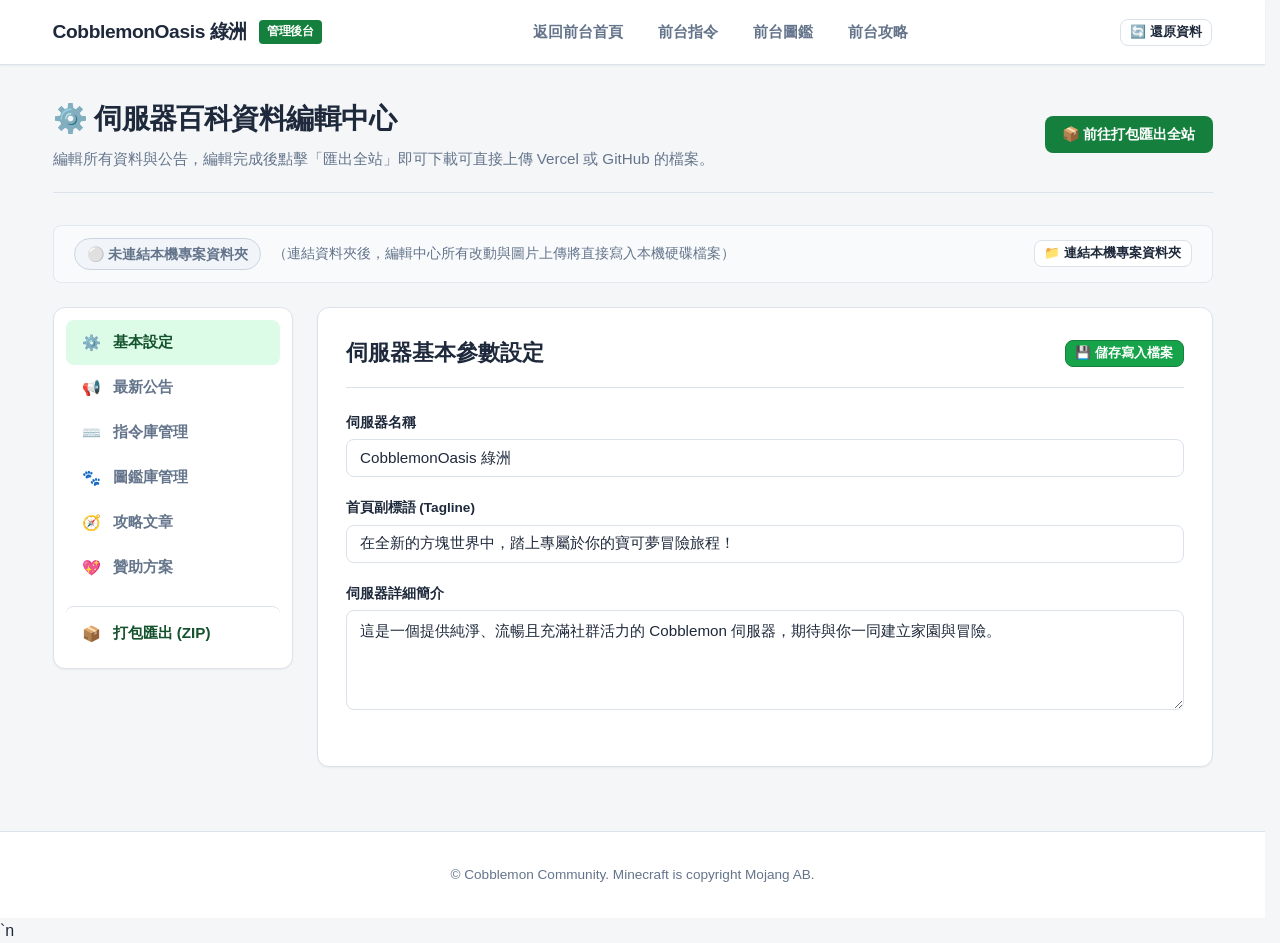
==== admin.html @ 8af3e971 "0" ====
<!DOCTYPE html>
<html lang="zh-TW">
<head>
  <meta charset="UTF-8">
  <meta name="viewport" content="width=device-width, initial-scale=1.0">
  <title>CobblemonOasis 綠洲 - 後台管理與匯出中心</title>
  <link rel="stylesheet" href="css/main.css">
  <link rel="stylesheet" href="css/admin.css">
</head>
<body>

  <!-- Top Navigation -->
  <header class="site-header">
    <div class="nav-container">
      <a href="index.html" class="brand-link">
        <span class="server-name-target">CobblemonOasis 綠洲</span>
        <span class="brand-badge">管理後台</span>
      </a>
      <ul class="nav-links">
        <li><a href="index.html">返回前台首頁</a></li>
        <li><a href="commands.html">前台指令</a></li>
        <li><a href="pokedex.html">前台圖鑑</a></li>
        <li><a href="guides.html">前台攻略</a></li>
      </ul>
      <div class="header-actions">
        <button id="btn-clear-drafts" class="btn btn-secondary btn-sm" title="清除所有本地暫存草稿">🔄 還原資料</button>
      </div>
    </div>
  </header>

  <!-- Main Content -->
  <main class="main-content">
    <div class="page-header" style="display: flex; justify-content: space-between; align-items: center; flex-wrap: wrap; gap: 1rem;">
      <div>
        <h1 class="page-title">⚙️ 伺服器百科資料編輯中心</h1>
        <p class="page-desc">編輯所有資料與公告，編輯完成後點擊「匯出全站」即可下載可直接上傳 Vercel 或 GitHub 的檔案。</p>
      </div>
      <div>
        <button class="btn btn-primary" onclick="document.querySelector('[data-target=\'panel-export\']').click()">
          📦 前往打包匯出全站
        </button>
      </div>
    </div>

    <!-- Local File Sync Bar -->
    <div class="fs-sync-bar">
      <div style="display: flex; align-items: center; gap: 0.75rem; flex-wrap: wrap;">
        <span id="fs-status-badge" class="fs-badge fs-disconnected">⚪ 未連結本機專案資料夾</span>
        <span style="font-size: 0.85rem; color: var(--text-muted);">（連結資料夾後，編輯中心所有改動與圖片上傳將直接寫入本機硬碟檔案）</span>
      </div>
      <div style="display: flex; align-items: center; gap: 0.5rem; flex-wrap: wrap;">
        <button id="btn-fs-connect" type="button" class="btn btn-secondary btn-sm">📁 連結本機專案資料夾</button>
        <button id="btn-fs-sync-all" type="button" class="btn btn-primary btn-sm" style="display: none;">💾 同步寫入本機檔案</button>
      </div>
    </div>

    <!-- Admin Layout -->
    <div class="admin-layout">
      
      <!-- Sidebar Navigation Tabs -->
      <aside class="admin-sidebar">
        <button class="tab-btn active" data-target="panel-config">
          <span>⚙️</span> 基本設定
        </button>
        <button class="tab-btn" data-target="panel-announcements">
          <span>📢</span> 最新公告
        </button>
        <button class="tab-btn" data-target="panel-commands">
          <span>⌨️</span> 指令庫管理
        </button>
        <button class="tab-btn" data-target="panel-pokemon">
          <span>🐾</span> 圖鑑庫管理
        </button>
        <button class="tab-btn" data-target="panel-guides">
          <span>🧭</span> 攻略文章
        </button>
        <button class="tab-btn" data-target="panel-donate">
          <span>💖</span> 贊助方案
        </button>
        <button class="tab-btn" data-target="panel-export" style="margin-top: 1rem; border-top: 1px solid var(--border-color); padding-top: 1rem; color: var(--primary-text);">
          <span>📦</span> 打包匯出 (ZIP)
        </button>
      </aside>

      <!-- Panel 1: Site Config -->
      <section id="panel-config" class="admin-panel active">
        <div class="panel-header">
          <h2 class="panel-title">伺服器基本參數設定</h2>
          <button type="button" class="btn btn-success btn-sm" onclick="Admin.saveCurrent()">💾 儲存寫入檔案</button>
        </div>
        
        <div class="form-group">
          <label class="form-label">伺服器名稱</label>
          <input type="text" id="cfg-serverName" class="form-control" placeholder="例如: CobblemonOasis 綠洲">
        </div>

        <div class="form-group">
          <label class="form-label">首頁副標語 (Tagline)</label>
          <input type="text" id="cfg-tagline" class="form-control" placeholder="在全新的方塊世界中，踏上專屬於你的寶可夢冒險旅程！">
        </div>

        <div class="form-group">
          <label class="form-label">伺服器詳細簡介</label>
          <textarea id="cfg-description" class="form-control" style="min-height: 100px;" placeholder="輸入伺服器的背景設定與簡介說明..."></textarea>
        </div>
      </section>

      <!-- Panel 2: Announcements -->
      <section id="panel-announcements" class="admin-panel">
        <div class="panel-header">
          <h2 class="panel-title">最新公告管理</h2>
          <div style="display: flex; gap: 0.5rem;">
            <button type="button" class="btn btn-primary btn-sm" onclick="Admin.addAnnouncement()">＋ 新增公告</button>
            <button type="button" class="btn btn-success btn-sm" onclick="Admin.saveCurrent()">💾 儲存寫入檔案</button>
          </div>
        </div>
        <div id="admin-announcements-list"></div>
      </section>

      <!-- Panel 3: Commands -->
      <section id="panel-commands" class="admin-panel">
        <div class="panel-header">
          <h2 class="panel-title">指令庫管理</h2>
          <div style="display: flex; gap: 0.5rem; flex-wrap: wrap;">
            <button type="button" class="btn btn-secondary btn-sm" onclick="Admin.collapseAllCommands()">▲ 全部收折</button>
            <button type="button" class="btn btn-secondary btn-sm" onclick="Admin.expandAllCommands()">▼ 全部展開</button>
            <button type="button" class="btn btn-primary btn-sm" onclick="Admin.addCommand()">＋ 新增指令</button>
            <button type="button" class="btn btn-success btn-sm" onclick="Admin.saveCurrent()">💾 儲存寫入檔案</button>
          </div>
        </div>
        <div id="admin-commands-list"></div>
      </section>

      <!-- Panel 4: Pokédex -->
      <section id="panel-pokemon" class="admin-panel">
        <div class="panel-header">
          <h2 class="panel-title">圖鑑庫管理</h2>
          <div style="display: flex; gap: 0.5rem;">
            <button type="button" class="btn btn-primary btn-sm" onclick="Admin.addPokemon()">＋ 新增寶可夢</button>
            <button type="button" class="btn btn-success btn-sm" onclick="Admin.saveCurrent()">💾 儲存寫入檔案</button>
          </div>
        </div>
        <div id="admin-pokemon-list"></div>
      </section>

      <!-- Panel 5: Guides -->
      <section id="panel-guides" class="admin-panel">
        <div class="panel-header">
          <h2 class="panel-title">攻略文章管理</h2>
          <div style="display: flex; gap: 0.5rem;">
            <button type="button" class="btn btn-primary btn-sm" onclick="Admin.openGuideModal()">＋ 新增攻略文章</button>
            <button type="button" class="btn btn-success btn-sm" onclick="Admin.saveCurrent()">💾 儲存寫入檔案</button>
          </div>
        </div>
        <div id="admin-guides-list"></div>
      </section>

      <!-- Panel 6: Donate -->
      <section id="panel-donate" class="admin-panel">
        <div class="panel-header">
          <h2 class="panel-title">贊助專區設定</h2>
          <div style="display: flex; gap: 0.5rem;">
            <button type="button" class="btn btn-primary btn-sm" onclick="Admin.addPackage()">＋ 新增贊助方案</button>
            <button type="button" class="btn btn-success btn-sm" onclick="Admin.saveCurrent()">💾 儲存寫入檔案</button>
          </div>
        </div>

        <div class="form-group">
          <label class="form-label">贊助免責與 EULA 聲明文字</label>
          <textarea id="donate-cfg-disclaimer" class="form-control" style="min-height: 70px;"></textarea>
        </div>

        <div class="form-group">
          <label class="form-label">聯繫與回報說明</label>
          <input type="text" id="donate-cfg-contact" class="form-control">
        </div>

        <div style="font-weight: 700; margin: 1.5rem 0 1rem; border-top: 1px solid var(--border-color); padding-top: 1rem;">
          贊助方案清單
        </div>
        <div id="admin-donate-list"></div>
      </section>

      <!-- Panel 7: Export & Vercel / GitHub Upload Guide -->
      <section id="panel-export" class="admin-panel">
        <div class="panel-header">
          <h2 class="panel-title">打包匯出全站檔案</h2>
        </div>

        <div class="export-card">
          <div class="export-icon">📦</div>
          <h3 style="font-size: 1.35rem; font-weight: 800; color: #14532d; margin-bottom: 0.5rem;">一鍵打包全站為 ZIP</h3>
          <p style="font-size: 0.92rem; color: #166534; max-width: 520px; margin: 0 auto 1.5rem; line-height: 1.6;">
            點擊下方按鈕，系統會將所有 <strong>HTML 頁面</strong>、<strong>CSS/JS 程式碼</strong>、最新修訂的 <strong>公告與 JSON 資料</strong> 以及所有 <strong>圖片檔案</strong>，全部封裝成乾淨的 ZIP 壓縮檔。
          </p>
          <button id="btn-export-zip" class="btn btn-primary" style="padding: 0.75rem 2rem; font-size: 1rem;">
            🚀 立刻打包匯出 (cobblemon-wiki.zip)
          </button>
        </div>
      </section>

    </div>
  </main>

  <!-- Guide Multi-step Modal -->
  <div id="guide-modal-overlay" class="modal-overlay" style="display: none;">
    <div class="modal-card">
      <div class="modal-header">
        <h3 id="modal-guide-header-title" class="modal-title">📖 新增攻略文章</h3>
        <button type="button" class="modal-close" onclick="Admin.closeGuideModal()">✕</button>
      </div>

      <!-- Step Indicator -->
      <div class="modal-step-indicator">
        <div id="modal-step-badge-1" class="step-item active">
          <span class="step-badge">1</span>
          <span>基本資訊</span>
        </div>
        <span class="step-arrow">➔</span>
        <div id="modal-step-badge-2" class="step-item">
          <span class="step-badge">2</span>
          <span>內文撰寫與排版</span>
        </div>
      </div>

      <!-- Step 1: Basic Info -->
      <div id="modal-guide-step-1" class="modal-body">
        <div class="form-group">
          <label class="form-label" style="font-weight: 700;">攻略標題 <span style="color: #dc2626;">*</span></label>
          <input type="text" id="modal-input-title" class="form-control" placeholder="例如: Cobblemon 新手起步與精靈球製作">
        </div>

        <div class="form-row">
          <div class="form-group" style="flex: 1;">
            <label class="form-label">文章分類</label>
            <input type="text" id="modal-input-category" class="form-control" placeholder="例如: 新手教學 / 進階培育 / 牧場繁育" value="新手教學">
          </div>
          <div class="form-group" style="flex: 1;">
            <label class="form-label">作者名稱</label>
            <input type="text" id="modal-input-author" class="form-control" placeholder="例如: 管理員 / 訓練家" value="管理員">
          </div>
        </div>

        <div class="form-group">
          <label class="form-label">簡介摘要（卡片展示用）</label>
          <textarea id="modal-input-summary" class="form-control" style="min-height: 100px;" placeholder="請輸入 1~2 句重點摘要，供前台攻略卡片列表瀏覽時展示..."></textarea>
        </div>
      </div>

      <!-- Step 2: Content Writing with Word Toolbar & Review Card -->
      <div id="modal-guide-step-2" class="modal-body" style="display: none;">
        <!-- Top Review Summary Box -->
        <div class="guide-review-card">
          <div style="display: flex; justify-content: space-between; align-items: center; margin-bottom: 0.35rem; flex-wrap: wrap; gap: 0.5rem;">
            <div style="display: flex; align-items: center; gap: 0.5rem;">
              <span id="review-guide-category" style="font-size: 0.75rem; background: var(--primary-light); color: var(--primary-text); padding: 2px 8px; border-radius: var(--radius-sm); font-weight: 700;">新手教學</span>
              <strong id="review-guide-title" style="font-size: 1.05rem; color: var(--text-main);">攻略標題</strong>
            </div>
            <span id="review-guide-author" style="font-size: 0.8rem; color: var(--text-muted);">作者: 管理員</span>
          </div>
          <div id="review-guide-summary" style="font-size: 0.85rem; color: var(--text-muted); line-height: 1.5;"></div>
        </div>

        <!-- Mode Switcher Tabs -->
        <div style="display: flex; justify-content: space-between; align-items: center; margin-bottom: 0.65rem; flex-wrap: wrap; gap: 0.5rem;">
          <div class="editor-tabs">
            <button type="button" id="btn-tab-write" class="btn-tab active" onclick="Admin.switchGuideTab('write')">✏️ 視覺化編輯 (Word 模式)</button>
            <button type="button" id="btn-tab-preview" class="btn-tab" onclick="Admin.switchGuideTab('preview')">👁️ 前台效果即時預覽</button>
          </div>
          <span style="font-size: 0.8rem; color: var(--text-muted);">💡 選取文字後點擊工具列，即時呈現變色、粗體與螢光效果！</span>
        </div>

        <!-- Word-like Formatting Toolbar (visible in write mode) -->
        <div id="modal-word-toolbar-box" class="form-group" style="margin-bottom: 0;">
          <div class="word-toolbar">
            <button type="button" class="wt-btn" onclick="Admin.applyWordFormat('bold')" title="粗體 (選取文字後點擊)"><strong>B</strong> 粗體</button>
            <button type="button" class="wt-btn" onclick="Admin.applyWordFormat('italic')" title="斜體 (選取文字後點擊)"><em>I</em> 斜體</button>
            <button type="button" class="wt-btn" onclick="Admin.applyWordFormat('h2')" title="插入大標題">H2 大標</button>
            <button type="button" class="wt-btn" onclick="Admin.applyWordFormat('h3')" title="插入次標題">H3 次標</button>
            <button type="button" class="wt-btn" onclick="Admin.applyWordFormat('list')" title="項目符號清單">• 列點</button>

            <div class="wt-divider"></div>

            <!-- Text Color Dropdown -->
            <div class="wt-dropdown">
              <button type="button" class="wt-btn" title="文字顏色">🎨 文字顏色 ▾</button>
              <div class="wt-dropdown-menu">
                <button type="button" class="wt-color-item" onclick="Admin.applyTextColor('#dc2626')"><span class="wt-dot" style="background: #dc2626;"></span> 🔴 警告紅</button>
                <button type="button" class="wt-color-item" onclick="Admin.applyTextColor('#16a34a')"><span class="wt-dot" style="background: #16a34a;"></span> 🟢 成功綠</button>
                <button type="button" class="wt-color-item" onclick="Admin.applyTextColor('#2563eb')"><span class="wt-dot" style="background: #2563eb;"></span> 🔵 提示藍</button>
                <button type="button" class="wt-color-item" onclick="Admin.applyTextColor('#d97706')"><span class="wt-dot" style="background: #d97706;"></span> 🟡 稀有金</button>
                <button type="button" class="wt-color-item" onclick="Admin.applyTextColor('#9333ea')"><span class="wt-dot" style="background: #9333ea;"></span> 🟣 史詩紫</button>
              </div>
            </div>

            <!-- Highlighter Dropdown -->
            <div class="wt-dropdown">
              <button type="button" class="wt-btn" title="螢光筆標記">🖍️ 螢光筆 ▾</button>
              <div class="wt-dropdown-menu">
                <button type="button" class="wt-color-item" onclick="Admin.applyHighlight('#fef08a')"><span class="wt-dot" style="background: #fef08a;"></span> 🟡 經典黃</button>
                <button type="button" class="wt-color-item" onclick="Admin.applyHighlight('#bbf7d0')"><span class="wt-dot" style="background: #bbf7d0;"></span> 🟢 柔和綠</button>
                <button type="button" class="wt-color-item" onclick="Admin.applyHighlight('#fbcfe8')"><span class="wt-dot" style="background: #fbcfe8;"></span> 🌸 淡粉紅</button>
                <button type="button" class="wt-color-item" onclick="Admin.applyHighlight('#bfdbfe')"><span class="wt-dot" style="background: #bfdbfe;"></span> 💎 淺藍光</button>
              </div>
            </div>

            <div class="wt-divider"></div>

            <!-- Image Upload Button -->
            <input type="file" id="modal-guide-file-input" accept="image/*" style="display: none;" onchange="Admin.handleModalImageFile(this)">
            <button type="button" class="wt-btn" style="color: var(--primary-text);" onclick="document.getElementById('modal-guide-file-input').click()" title="插入圖片（支援拖曳與貼上）">
              📷 插入圖片
            </button>
          </div>

          <!-- True Visual Rich Text Editor -->
          <div id="modal-guide-visual-editor" class="visual-editor" contenteditable="true" 
            placeholder="請在此輸入攻略內文...&#10;💡 小提示：選取文字後點擊上方工具列，文字會立刻加粗、變色或套上螢光底色！支援直接拖曳或 Ctrl+V 貼上圖片！"></div>
        </div>

        <!-- Live Preview Container (shown in preview tab) -->
        <div id="modal-guide-live-preview" class="guide-preview-pane" style="display: none;"></div>
      </div>

      <!-- Modal Footer with Step Navigation -->
      <div class="modal-footer">
        <button type="button" id="btn-modal-cancel" class="btn btn-secondary" onclick="Admin.closeGuideModal()">取消</button>
        <button type="button" id="btn-modal-prev" class="btn btn-secondary" style="display: none;" onclick="Admin.guidePrevStep()">← 上一步 (修改基本資訊)</button>
        <button type="button" id="btn-modal-next" class="btn btn-primary" onclick="Admin.guideNextStep()">下一步：編輯內文 →</button>
        <button type="button" id="btn-modal-submit" class="btn btn-success" style="display: none;" onclick="Admin.submitGuideModal()">✅ 完成並儲存送出</button>
      </div>
    </div>
  </div>

  <!-- Site Footer -->
  <footer class="site-footer">
    <p>© Cobblemon Community. Minecraft is copyright Mojang AB.</p>
  </footer>

  <script src="js/lib/jszip.min.js"></script>
  <script src="data/database.js"></script>`n  <script src="js/core.js"></script>
  <script src="js/exporter.js"></script>
  <script src="js/admin.js"></script>
</body>
</html>
---- css/main.css ----
/* ============================================================
   Cobblemon Community Wiki - Main Stylesheet
   Clean, Bright, Functional Game Wiki Style (No AI Tropes)
   ============================================================ */

:root {
  --bg-page: #f4f6f8;
  --bg-surface: #ffffff;
  --bg-subtle: #edf2f7;
  --border-color: #dbe2ea;
  --border-focus: #0284c7;

  --text-main: #1e293b;
  --text-muted: #64748b;
  --text-light: #94a3b8;

  --primary: #15803d;         /* Grass adventure green */
  --primary-hover: #166534;
  --primary-light: #dcfce7;
  --primary-text: #14532d;

  --accent-red: #dc2626;      /* Pokeball red */
  --accent-blue: #0284c7;     /* Sky / Water blue */
  --accent-amber: #d97706;

  --radius-sm: 4px;
  --radius-md: 8px;
  --radius-lg: 12px;

  --shadow-sm: 0 1px 2px rgba(0, 0, 0, 0.05);
  --shadow-md: 0 4px 6px -1px rgba(0, 0, 0, 0.07), 0 2px 4px -2px rgba(0, 0, 0, 0.05);
  --shadow-lg: 0 10px 15px -3px rgba(0, 0, 0, 0.08);

  --font-sans: -apple-system, BlinkMacSystemFont, "Segoe UI", Roboto, "Helvetica Neue", Arial, sans-serif;
  --font-mono: ui-monospace, SFMono-Regular, Menlo, Monaco, Consolas, monospace;
}

html {
  overflow-y: scroll;
  scrollbar-gutter: stable;
  box-sizing: border-box;
}

*, *:before, *:after {
  box-sizing: border-box;
  margin: 0;
  padding: 0;
}

body {
  background-color: var(--bg-page);
  color: var(--text-main);
  font-family: var(--font-sans);
  line-height: 1.6;
  min-height: 100vh;
  display: flex;
  flex-direction: column;
}

/* ================= Top Navigation Bar ================= */
.site-header {
  background-color: var(--bg-surface);
  border-bottom: 1px solid var(--border-color);
  position: sticky;
  top: 0;
  z-index: 100;
  box-shadow: var(--shadow-sm);
}

.nav-container {
  max-width: 1200px;
  margin: 0 auto;
  padding: 0 1.25rem;
  height: 64px;
  display: flex;
  align-items: center;
  justify-content: space-between;
}

.brand-link {
  display: flex;
  align-items: center;
  gap: 0.75rem;
  text-decoration: none;
  color: var(--text-main);
  font-weight: 700;
  font-size: 1.2rem;
  letter-spacing: -0.02em;
}

.brand-badge {
  background: var(--primary);
  color: #fff;
  font-size: 0.75rem;
  padding: 2px 8px;
  border-radius: var(--radius-sm);
  font-weight: 600;
}

.nav-links {
  display: flex;
  gap: 0.5rem;
  list-style: none;
}

.nav-links a {
  text-decoration: none;
  color: var(--text-muted);
  font-size: 0.95rem;
  font-weight: 600;
  padding: 0.45rem 0.85rem;
  border-radius: var(--radius-md);
  transition: background-color 0.15s ease, color 0.15s ease;
  white-space: nowrap;
}

.nav-links a:hover {
  color: var(--text-main);
  background-color: var(--bg-subtle);
}

.nav-links a.active {
  color: var(--primary-text);
  background-color: var(--primary-light);
  font-weight: 600;
}

.header-actions {
  display: flex;
  align-items: center;
  gap: 0.75rem;
}

/* ================= Buttons & Badges ================= */
.btn {
  display: inline-flex;
  align-items: center;
  justify-content: center;
  gap: 0.5rem;
  padding: 0.5rem 1rem;
  font-size: 0.9rem;
  font-weight: 600;
  border-radius: var(--radius-md);
  border: 1px solid transparent;
  cursor: pointer;
  text-decoration: none;
  transition: all 0.15s ease;
}

.btn-primary {
  background-color: var(--primary);
  color: #fff;
}
.btn-primary:hover {
  background-color: var(--primary-hover);
}

.btn-secondary {
  background-color: var(--bg-surface);
  color: var(--text-main);
  border-color: var(--border-color);
}
.btn-secondary:hover {
  background-color: var(--bg-subtle);
}

.btn-danger {
  background-color: var(--accent-red);
  color: #fff;
}
.btn-danger:hover {
  background-color: #b91c1c;
}

.btn-sm {
  padding: 0.25rem 0.6rem;
  font-size: 0.8rem;
}

.btn-admin {
  background-color: #f1f5f9;
  color: #475569;
  border: 1px solid var(--border-color);
  font-size: 0.85rem;
}
.btn-admin:hover {
  background-color: #e2e8f0;
  color: var(--text-main);
}

/* ================= Main Layout ================= */
.main-content {
  flex: 1;
  max-width: 1200px;
  width: 100%;
  margin: 0 auto;
  padding: 2rem 1.25rem 4rem;
}

.page-header {
  margin-bottom: 2rem;
  border-bottom: 1px solid var(--border-color);
  padding-bottom: 1.25rem;
}

.page-title {
  font-size: 1.75rem;
  font-weight: 800;
  color: var(--text-main);
  letter-spacing: -0.02em;
}

.page-desc {
  color: var(--text-muted);
  margin-top: 0.35rem;
  font-size: 0.95rem;
}

/* ================= Card System ================= */
.card {
  background: var(--bg-surface);
  border: 1px solid var(--border-color);
  border-radius: var(--radius-lg);
  padding: 1.5rem;
  box-shadow: var(--shadow-sm);
}

.card-title {
  font-size: 1.15rem;
  font-weight: 700;
  margin-bottom: 0.5rem;
}

/* ================= Empty State UI ================= */
.empty-state {
  text-align: center;
  padding: 4rem 2rem;
  background: var(--bg-surface);
  border: 2px dashed var(--border-color);
  border-radius: var(--radius-lg);
  margin: 1.5rem 0;
}

.empty-icon {
  font-size: 2.5rem;
  margin-bottom: 0.75rem;
  color: var(--text-light);
}

.empty-title {
  font-size: 1.15rem;
  font-weight: 700;
  color: var(--text-main);
  margin-bottom: 0.35rem;
}

.empty-desc {
  color: var(--text-muted);
  font-size: 0.9rem;
  max-width: 420px;
  margin: 0 auto 1.25rem;
}

/* ================= Pokemon Type Badges ================= */
.type-badge {
  display: inline-block;
  padding: 3px 8px;
  border-radius: var(--radius-sm);
  font-size: 0.75rem;
  font-weight: 700;
  color: #ffffff;
  text-shadow: 0 1px 1px rgba(0,0,0,0.3);
  text-align: center;
}

.type-一般 { background-color: #9fa19f; }
.type-格鬥 { background-color: #ff8000; }
.type-飛行 { background-color: #81b9ef; }
.type-毒 { background-color: #9141cb; }
.type-地面 { background-color: #915121; }
.type-岩石 { background-color: #afa981; }
.type-蟲 { background-color: #91a119; }
.type-幽靈 { background-color: #704170; }
.type-鋼 { background-color: #60a1b8; }
.type-火 { background-color: #e62829; }
.type-水 { background-color: #2980ef; }
.type-草 { background-color: #3fa129; }
.type-電 { background-color: #fac000; color: #2d3748; text-shadow: none; }
.type-超能力 { background-color: #ef4179; }
.type-冰 { background-color: #3dcef3; color: #2d3748; text-shadow: none; }
.type-龍 { background-color: #5060e1; }
.type-惡 { background-color: #50413f; }
.type-妖精 { background-color: #ef70ef; }

/* ================= Copy Toast Notification ================= */
.toast {
  position: fixed;
  bottom: 2rem;
  right: 2rem;
  background: #1e293b;
  color: #fff;
  padding: 0.75rem 1.25rem;
  border-radius: var(--radius-md);
  font-size: 0.9rem;
  font-weight: 500;
  box-shadow: var(--shadow-lg);
  opacity: 0;
  transform: translateY(10px);
  transition: all 0.2s ease;
  pointer-events: none;
  z-index: 999;
}

.toast.show {
  opacity: 1;
  transform: translateY(0);
}

/* ================= Footer ================= */
.site-footer {
  background-color: var(--bg-surface);
  border-top: 1px solid var(--border-color);
  padding: 2rem 1.25rem;
  text-align: center;
  font-size: 0.85rem;
  color: var(--text-muted);
}

.footer-links {
  margin-bottom: 0.75rem;
  display: flex;
  justify-content: center;
  gap: 1.5rem;
}

.footer-links a {
  color: var(--text-muted);
  text-decoration: none;
}
.footer-links a:hover {
  color: var(--text-main);
}

/* Responsive */
@media (max-width: 768px) {
  .nav-container {
    height: auto;
    padding: 0.75rem 1rem;
    flex-wrap: wrap;
    gap: 0.75rem;
  }
  .nav-links {
    order: 3;
    width: 100%;
    overflow-x: auto;
    padding-bottom: 0.25rem;
  }
}
---- css/admin.css ----
/* ============================================================
   Cobblemon Admin & Exporter Stylesheet
   Clean Functional Control Panel
   ============================================================ */

.admin-layout {
  display: grid;
  grid-template-columns: 240px 1fr;
  gap: 1.5rem;
  align-items: start;
}

@media (max-width: 860px) {
  .admin-layout {
    grid-template-columns: 1fr;
  }
}

/* Sidebar Tabs */
.admin-sidebar {
  background: var(--bg-surface);
  border: 1px solid var(--border-color);
  border-radius: var(--radius-lg);
  padding: 0.75rem;
  box-shadow: var(--shadow-sm);
  position: sticky;
  top: 80px;
}

.tab-btn {
  display: flex;
  align-items: center;
  gap: 0.75rem;
  width: 100%;
  padding: 0.75rem 1rem;
  text-align: left;
  background: transparent;
  border: none;
  border-radius: var(--radius-md);
  color: var(--text-muted);
  font-size: 0.95rem;
  font-weight: 600;
  cursor: pointer;
  transition: all 0.15s ease;
}

.tab-btn:hover {
  background: var(--bg-subtle);
  color: var(--text-main);
}

.tab-btn.active {
  background: var(--primary-light);
  color: var(--primary-text);
}

/* Main Panel Area */
.admin-panel {
  background: var(--bg-surface);
  border: 1px solid var(--border-color);
  border-radius: var(--radius-lg);
  padding: 1.75rem;
  box-shadow: var(--shadow-sm);
  display: none;
}

.admin-panel.active {
  display: block;
}

.panel-header {
  display: flex;
  justify-content: space-between;
  align-items: center;
  border-bottom: 1px solid var(--border-color);
  padding-bottom: 1rem;
  margin-bottom: 1.5rem;
}

.panel-title {
  font-size: 1.35rem;
  font-weight: 800;
  color: var(--text-main);
}

/* Form Controls */
.form-group {
  margin-bottom: 1.25rem;
}

.form-label {
  display: block;
  font-size: 0.85rem;
  font-weight: 700;
  color: var(--text-main);
  margin-bottom: 0.35rem;
}

.form-hint {
  font-size: 0.8rem;
  color: var(--text-muted);
  margin-top: 0.25rem;
}

.form-control {
  width: 100%;
  padding: 0.6rem 0.85rem;
  font-size: 0.95rem;
  color: var(--text-main);
  background: #ffffff;
  border: 1px solid var(--border-color);
  border-radius: var(--radius-md);
  font-family: inherit;
  transition: border-color 0.15s ease;
}

.form-control:focus {
  outline: none;
  border-color: var(--border-focus);
  box-shadow: 0 0 0 3px rgba(2, 132, 199, 0.15);
}

textarea.form-control {
  min-height: 100px;
  resize: vertical;
}

.form-row {
  display: grid;
  grid-template-columns: repeat(auto-fit, minmax(220px, 1fr));
  gap: 1rem;
}

/* Image Upload Dropzone */
.image-uploader {
  border: 2px dashed var(--border-color);
  background: var(--bg-page);
  border-radius: var(--radius-md);
  padding: 1rem;
  text-align: center;
  cursor: pointer;
  transition: all 0.15s ease;
}

.image-uploader:hover {
  border-color: var(--primary);
  background: #f0fdf4;
}

.image-uploader input[type="file"] {
  display: none;
}

.image-preview-box {
  margin-top: 0.75rem;
  display: flex;
  align-items: center;
  gap: 1rem;
  background: var(--bg-surface);
  border: 1px solid var(--border-color);
  padding: 0.5rem;
  border-radius: var(--radius-sm);
}

.image-preview-thumb {
  width: 60px;
  height: 60px;
  object-fit: cover;
  border-radius: var(--radius-sm);
  border: 1px solid var(--border-color);
  background: #fff;
}

.image-path-tag {
  font-family: var(--font-mono);
  font-size: 0.8rem;
  color: var(--primary-text);
  background: var(--primary-light);
  padding: 2px 6px;
  border-radius: var(--radius-sm);
}

/* Item Edit Card */
.editable-item {
  border: 1px solid var(--border-color);
  border-radius: var(--radius-md);
  padding: 1.25rem;
  margin-bottom: 1rem;
  background: #ffffff;
  position: relative;
  transition: border-color 0.15s ease;
}

.editable-item:hover {
  border-color: #cbd5e1;
}

.item-toolbar {
  display: flex;
  justify-content: space-between;
  align-items: center;
  margin-bottom: 0.75rem;
  padding-bottom: 0.5rem;
  border-bottom: 1px dashed var(--border-color);
  transition: background-color 0.12s ease;
}

.item-toolbar[onclick]:hover {
  opacity: 0.92;
}

.item-index {
  font-weight: 700;
  font-size: 0.85rem;
  color: var(--text-muted);
}

/* Drag and Drop Styling */
.editable-item.dragging {
  opacity: 0.45;
  background: #f8fafc;
  border: 1.5px dashed var(--primary);
}

.editable-item.drag-over {
  border-top: 3px solid var(--primary) !important;
  transform: translateY(-2px);
}

.cmd-drag-handle {
  cursor: grab;
  user-select: none;
  font-size: 1.25rem;
  color: var(--text-light);
  padding: 0 4px;
  display: inline-flex;
  align-items: center;
  transition: color 0.15s ease, transform 0.1s ease;
}

.cmd-drag-handle:hover {
  color: var(--text-main);
  transform: scale(1.15);
}

.cmd-drag-handle:active {
  cursor: grabbing;
}

/* Action Bar */
.action-bar {
  display: flex;
  justify-content: flex-end;
  gap: 1rem;
  margin-top: 1.5rem;
  padding-top: 1rem;
  border-top: 1px solid var(--border-color);
}

/* Export Banner */
.export-card {
  background: #f0fdf4;
  border: 1px solid #bbf7d0;
  border-radius: var(--radius-lg);
  padding: 2rem;
  text-align: center;
}

.export-icon {
  font-size: 3rem;
  margin-bottom: 0.75rem;
}

/* File System Sync Bar */
.fs-sync-bar {
  display: flex;
  align-items: center;
  justify-content: space-between;
  flex-wrap: wrap;
  gap: 0.75rem;
  background: #f8fafc;
  border: 1px solid #e2e8f0;
  border-radius: var(--radius-md);
  padding: 0.75rem 1.25rem;
  margin-bottom: 1.5rem;
}
.fs-badge {
  display: inline-flex;
  align-items: center;
  gap: 0.5rem;
  padding: 4px 12px;
  border-radius: 999px;
  font-size: 0.88rem;
  font-weight: 600;
}
.fs-badge.fs-connected {
  background: #dcfce7;
  color: #15803d;
  border: 1px solid #86efac;
}
.fs-badge.fs-disconnected {
  background: #f1f5f9;
  color: #64748b;
  border: 1px solid #cbd5e1;
}
.btn-success {
  background: #16a34a;
  color: #ffffff;
  border: 1px solid #15803d;
}
.btn-success:hover {
  background: #15803d;
}

/* Multi-step Modal Overlay */
.modal-overlay {
  position: fixed;
  inset: 0;
  background: rgba(15, 23, 42, 0.65);
  backdrop-filter: blur(8px);
  -webkit-backdrop-filter: blur(8px);
  z-index: 9999;
  display: flex;
  align-items: center;
  justify-content: center;
  padding: 1.5rem;
  overflow-y: auto;
}
.modal-card {
  background: #ffffff;
  border-radius: var(--radius-lg);
  box-shadow: 0 20px 50px rgba(0, 0, 0, 0.25);
  width: 100%;
  max-width: 820px;
  max-height: 92vh;
  display: flex;
  flex-direction: column;
  overflow: hidden;
  border: 1px solid rgba(226, 232, 240, 0.9);
  animation: modalPop 0.2s cubic-bezier(0.16, 1, 0.3, 1);
}
@keyframes modalPop {
  from { opacity: 0; transform: scale(0.96) translateY(10px); }
  to { opacity: 1; transform: scale(1) translateY(0); }
}

.modal-header {
  display: flex;
  justify-content: space-between;
  align-items: center;
  padding: 1.15rem 1.5rem;
  border-bottom: 1px solid var(--border-color);
  background: #f8fafc;
}
.modal-title {
  font-size: 1.25rem;
  font-weight: 800;
  color: var(--text-main);
  margin: 0;
}
.modal-close {
  background: transparent;
  border: none;
  font-size: 1.25rem;
  cursor: pointer;
  color: var(--text-muted);
  width: 32px;
  height: 32px;
  border-radius: var(--radius-sm);
  display: flex;
  align-items: center;
  justify-content: center;
  transition: all 0.15s ease;
}
.modal-close:hover {
  background: #e2e8f0;
  color: var(--text-main);
}

/* Step Indicator */
.modal-step-indicator {
  display: flex;
  align-items: center;
  justify-content: center;
  gap: 1.5rem;
  padding: 0.85rem 1.5rem;
  background: #f1f5f9;
  border-bottom: 1px solid var(--border-color);
}
.step-item {
  display: flex;
  align-items: center;
  gap: 0.5rem;
  font-size: 0.9rem;
  font-weight: 700;
  color: var(--text-muted);
}
.step-item.active {
  color: var(--primary-text);
}
.step-badge {
  width: 24px;
  height: 24px;
  border-radius: 50%;
  background: #cbd5e1;
  color: #fff;
  display: inline-flex;
  align-items: center;
  justify-content: center;
  font-size: 0.75rem;
}
.step-item.active .step-badge {
  background: var(--primary);
}
.step-arrow {
  color: #94a3b8;
  font-size: 0.9rem;
}

.modal-body {
  padding: 1.5rem;
  overflow-y: auto;
  flex: 1;
}

.modal-footer {
  display: flex;
  justify-content: flex-end;
  align-items: center;
  gap: 0.75rem;
  padding: 1rem 1.5rem;
  border-top: 1px solid var(--border-color);
  background: #f8fafc;
}

/* Review Card in Step 2 */
.guide-review-card {
  background: #f0fdf4;
  border: 1px solid #bbf7d0;
  border-radius: var(--radius-md);
  padding: 0.85rem 1.25rem;
  margin-bottom: 1rem;
}

/* Word-like Editor Toolbar */
.word-toolbar {
  display: flex;
  flex-wrap: wrap;
  align-items: center;
  gap: 0.35rem;
  background: #f8fafc;
  border: 1px solid var(--border-color);
  border-radius: var(--radius-md) var(--radius-md) 0 0;
  padding: 0.5rem 0.65rem;
  border-bottom: none;
}
.wt-btn {
  background: #ffffff;
  border: 1px solid #cbd5e1;
  border-radius: 4px;
  padding: 5px 9px;
  font-size: 0.85rem;
  font-weight: 700;
  cursor: pointer;
  color: #334155;
  transition: all 0.15s ease;
  display: inline-flex;
  align-items: center;
  gap: 4px;
  line-height: 1;
}
.wt-btn:hover {
  background: #f1f5f9;
  border-color: #94a3b8;
  color: var(--primary-text);
}
.wt-divider {
  width: 1px;
  height: 20px;
  background: #cbd5e1;
  margin: 0 4px;
}
.wt-dropdown {
  position: relative;
  display: inline-block;
}
.wt-dropdown-menu {
  display: none;
  position: absolute;
  top: 100%;
  left: 0;
  z-index: 100;
  background: #ffffff;
  border: 1px solid var(--border-color);
  border-radius: var(--radius-sm);
  box-shadow: 0 8px 24px rgba(0,0,0,0.12);
  padding: 0.35rem;
  min-width: 140px;
}
.wt-dropdown:hover .wt-dropdown-menu,
.wt-dropdown:focus-within .wt-dropdown-menu {
  display: block;
}
.wt-color-item {
  display: flex;
  align-items: center;
  gap: 0.5rem;
  width: 100%;
  padding: 6px 10px;
  border: none;
  background: transparent;
  cursor: pointer;
  font-size: 0.82rem;
  font-weight: 600;
  border-radius: 3px;
  text-align: left;
  color: #334155;
}
.wt-color-item:hover {
  background: #f1f5f9;
}
.wt-dot {
  width: 14px;
  height: 14px;
  border-radius: 50%;
  display: inline-block;
  border: 1px solid rgba(0,0,0,0.15);
}

/* Visual Editor & Preview Tabs */
.editor-tabs {
  display: flex;
  gap: 0.4rem;
}
.btn-tab {
  background: #e2e8f0;
  color: #475569;
  border: none;
  padding: 6px 14px;
  border-radius: var(--radius-sm);
  font-size: 0.85rem;
  font-weight: 700;
  cursor: pointer;
  transition: all 0.15s ease;
}
.btn-tab.active {
  background: var(--primary);
  color: #ffffff;
}
.btn-tab:hover:not(.active) {
  background: #cbd5e1;
  color: #1e293b;
}

.visual-editor {
  min-height: 280px;
  max-height: 480px;
  overflow-y: auto;
  border-radius: 0 0 var(--radius-md) var(--radius-md);
  font-family: var(--font-sans);
  font-size: 1rem;
  line-height: 1.8;
  padding: 1.25rem;
  background: #ffffff;
  border: 1px solid var(--border-color);
  outline: none;
  color: var(--text-main);
  transition: border-color 0.15s ease, box-shadow 0.15s ease;
}
.visual-editor:focus {
  border-color: var(--primary);
  box-shadow: 0 0 0 3px rgba(34, 197, 94, 0.15);
}
.visual-editor:empty:before {
  content: attr(placeholder);
  color: #94a3b8;
  cursor: text;
  pointer-events: none;
}
.visual-editor h2 {
  font-size: 1.4rem;
  font-weight: 800;
  color: var(--text-main);
  margin: 1.5rem 0 0.5rem;
  border-bottom: 2px solid var(--primary-light);
  padding-bottom: 0.35rem;
}
.visual-editor h3 {
  font-size: 1.2rem;
  font-weight: 700;
  color: var(--text-main);
  margin: 1.25rem 0 0.4rem;
}
.visual-editor ul {
  margin: 0.75rem 0 1rem 1.5rem;
  line-height: 1.7;
}
.visual-editor img {
  max-width: 100%;
  border-radius: var(--radius-md);
  border: 1px solid var(--border-color);
  box-shadow: 0 4px 12px rgba(0,0,0,0.06);
  margin: 0.75rem 0;
  display: block;
}

.guide-preview-pane {
  min-height: 280px;
  max-height: 480px;
  overflow-y: auto;
  border-radius: var(--radius-md);
  padding: 0;
  background: transparent;
  border: none;
}

/* 1:1 Frontend Simulator Styles */
.frontend-mock-wrapper {
  background: #f1f5f9;
  border: 1px solid #cbd5e1;
  border-radius: var(--radius-md);
  overflow: hidden;
  box-shadow: 0 4px 20px rgba(0,0,0,0.06);
}

.frontend-mock-topbar {
  background: #e2e8f0;
  padding: 8px 14px;
  display: flex;
  align-items: center;
  justify-content: space-between;
  border-bottom: 1px solid #cbd5e1;
  font-size: 0.8rem;
  color: #475569;
}
.frontend-mock-dots {
  display: flex;
  gap: 5px;
}
.frontend-mock-dots span {
  width: 10px;
  height: 10px;
  border-radius: 50%;
  display: inline-block;
}
.mock-dot-red { background: #ef4444; }
.mock-dot-yellow { background: #f59e0b; }
.mock-dot-green { background: #10b981; }

.frontend-mock-content {
  padding: 1.5rem 1rem;
  background: #f8fafc;
  max-height: 440px;
  overflow-y: auto;
}

/* 1:1 Mock of guides.html reader card */
.mock-guide-reader {
  background: #ffffff;
  border: 1px solid var(--border-color);
  border-radius: var(--radius-lg);
  padding: 2.25rem 2rem;
  max-width: 860px;
  margin: 0 auto;
  box-shadow: 0 4px 15px rgba(0, 0, 0, 0.05);
}
.mock-guide-reader h1 {
  font-size: 2rem;
  font-weight: 800;
  color: var(--text-main);
  margin-bottom: 0.5rem;
  line-height: 1.3;
}
.mock-guide-meta {
  font-size: 0.85rem;
  color: var(--text-muted);
  border-bottom: 1px solid var(--border-color);
  padding-bottom: 1rem;
  margin-bottom: 1.75rem;
  display: flex;
  align-items: center;
  gap: 0.5rem;
  flex-wrap: wrap;
}
.mock-guide-body {
  font-size: 1rem;
  line-height: 1.8;
  color: var(--text-main);
}
.mock-guide-body h2 {
  font-size: 1.45rem;
  font-weight: 800;
  color: var(--text-main);
  margin: 1.75rem 0 0.75rem;
  border-bottom: 2px solid var(--primary-light);
  padding-bottom: 0.4rem;
}
.mock-guide-body h3 {
  font-size: 1.2rem;
  font-weight: 700;
  color: var(--text-main);
  margin: 1.25rem 0 0.5rem;
}
.mock-guide-body ul {
  margin: 0.75rem 0 1rem 1.5rem;
  line-height: 1.7;
}
.mock-guide-body img {
  max-width: 100%;
  border-radius: var(--radius-md);
  border: 1px solid var(--border-color);
  box-shadow: 0 4px 16px rgba(0,0,0,0.06);
  margin: 1.25rem 0;
  display: block;
}
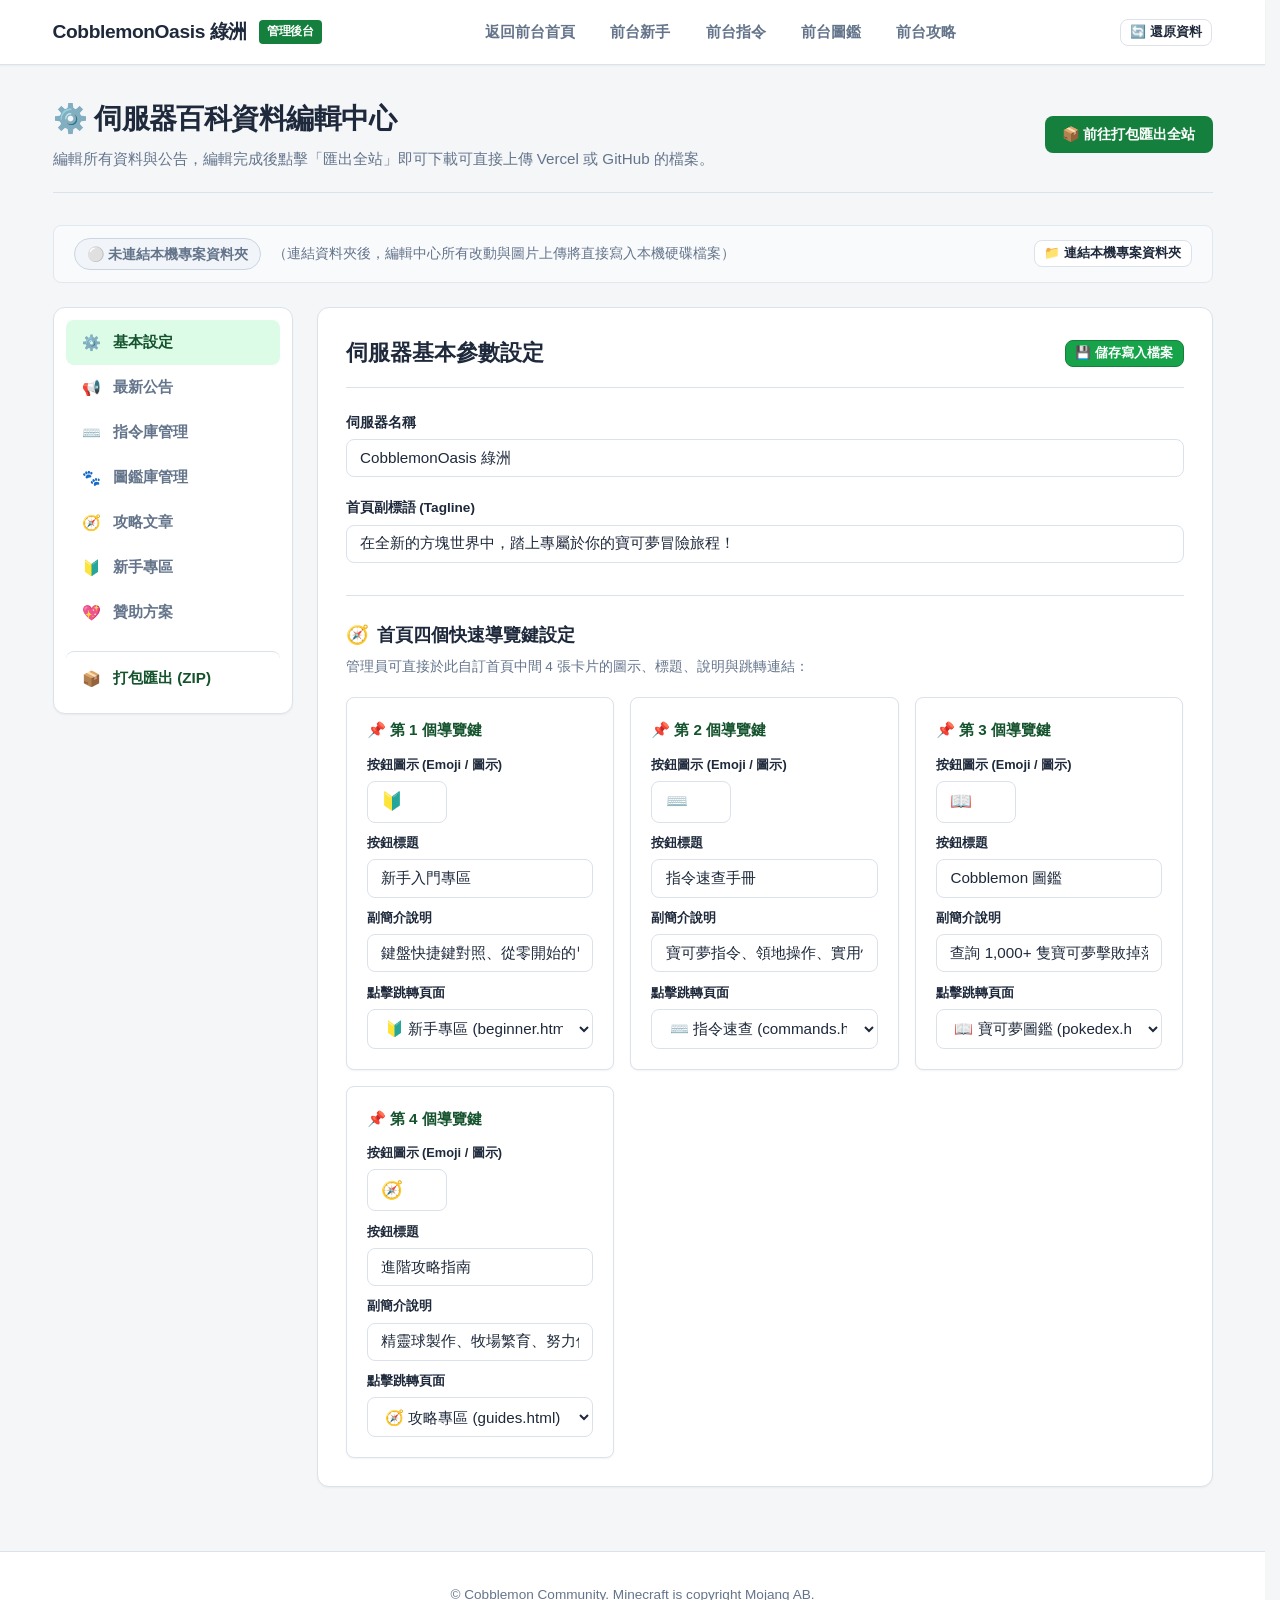
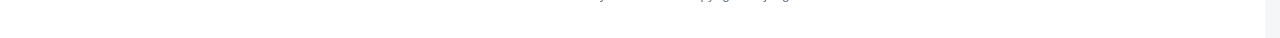
==== commit 2718b44d: "0" ====
--- a/admin.html
+++ b/admin.html
@@ -18,6 +18,7 @@
       </a>
       <ul class="nav-links">
         <li><a href="index.html">返回前台首頁</a></li>
+        <li><a href="beginner.html">前台新手</a></li>
         <li><a href="commands.html">前台指令</a></li>
         <li><a href="pokedex.html">前台圖鑑</a></li>
         <li><a href="guides.html">前台攻略</a></li>
@@ -50,6 +51,7 @@
       </div>
       <div style="display: flex; align-items: center; gap: 0.5rem; flex-wrap: wrap;">
         <button id="btn-fs-connect" type="button" class="btn btn-secondary btn-sm">📁 連結本機專案資料夾</button>
+        <button id="btn-fs-disconnect" type="button" class="btn btn-secondary btn-sm" style="display: none;" onclick="FS.disconnect()">✕ 解除連結</button>
         <button id="btn-fs-sync-all" type="button" class="btn btn-primary btn-sm" style="display: none;">💾 同步寫入本機檔案</button>
       </div>
     </div>
@@ -74,6 +76,9 @@
         <button class="tab-btn" data-target="panel-guides">
           <span>🧭</span> 攻略文章
         </button>
+        <button class="tab-btn" data-target="panel-beginner">
+          <span>🔰</span> 新手專區
+        </button>
         <button class="tab-btn" data-target="panel-donate">
           <span>💖</span> 贊助方案
         </button>
@@ -99,9 +104,15 @@
           <input type="text" id="cfg-tagline" class="form-control" placeholder="在全新的方塊世界中，踏上專屬於你的寶可夢冒險旅程！">
         </div>
 
-        <div class="form-group">
-          <label class="form-label">伺服器詳細簡介</label>
-          <textarea id="cfg-description" class="form-control" style="min-height: 100px;" placeholder="輸入伺服器的背景設定與簡介說明..."></textarea>
+        <!-- Quick Navigation Cards Configuration -->
+        <div style="margin-top: 2rem; border-top: 1px solid var(--border-color); padding-top: 1.5rem;">
+          <h3 style="font-size: 1.15rem; font-weight: 800; color: var(--text-main); margin-bottom: 0.4rem; display: flex; align-items: center; gap: 0.5rem;">
+            <span>🧭</span> 首頁四個快速導覽鍵設定
+          </h3>
+          <p style="font-size: 0.85rem; color: var(--text-muted); margin-bottom: 1.25rem;">
+            管理員可直接於此自訂首頁中間 4 張卡片的圖示、標題、說明與跳轉連結：
+          </p>
+          <div id="cfg-quicknav-container" style="display: grid; grid-template-columns: repeat(auto-fit, minmax(260px, 1fr)); gap: 1rem;"></div>
         </div>
       </section>
 
@@ -120,8 +131,18 @@
       <!-- Panel 3: Commands -->
       <section id="panel-commands" class="admin-panel">
         <div class="panel-header">
-          <h2 class="panel-title">指令庫管理</h2>
-          <div style="display: flex; gap: 0.5rem; flex-wrap: wrap;">
+          <div>
+            <h2 class="panel-title">指令庫管理</h2>
+            <div style="font-size: 0.85rem; color: var(--text-muted); margin-top: 3px;">
+              管理 8 大分類伺服器指令、權限與說明，支援依分類自動歸類收折與建立時間排序。
+            </div>
+          </div>
+          <div style="display: flex; gap: 0.5rem; flex-wrap: wrap; align-items: center;">
+            <div style="display: flex; background: #e2e8f0; padding: 2px; border-radius: var(--radius-sm); gap: 2px;">
+              <button type="button" id="btn-cmd-view-cat" class="btn btn-sm" style="padding: 4px 10px; font-size: 0.82rem; font-weight: 700; background: var(--primary); color: #fff;" onclick="Admin.setCommandsViewMode('category')">🗂️ 依分類歸類</button>
+              <button type="button" id="btn-cmd-view-time" class="btn btn-sm" style="padding: 4px 10px; font-size: 0.82rem; font-weight: 700; background: transparent; color: var(--text-main);" onclick="Admin.setCommandsViewMode('time')">⏱️ 依建立時間排序</button>
+            </div>
+            <button type="button" class="btn btn-secondary btn-sm" onclick="Admin.promptAddCommandCategory()">🏷️ ＋ 新增分類</button>
             <button type="button" class="btn btn-secondary btn-sm" onclick="Admin.collapseAllCommands()">▲ 全部收折</button>
             <button type="button" class="btn btn-secondary btn-sm" onclick="Admin.expandAllCommands()">▼ 全部展開</button>
             <button type="button" class="btn btn-primary btn-sm" onclick="Admin.addCommand()">＋ 新增指令</button>
@@ -153,6 +174,196 @@
           </div>
         </div>
         <div id="admin-guides-list"></div>
+      </section>
+
+      <!-- Panel: Beginner Guide Hub (Direct 1:1 In-Place Simulation) -->
+      <section id="panel-beginner" class="admin-panel">
+        <div class="panel-header">
+          <div>
+            <h2 class="panel-title">🔰 新手專區 1:1 即時視覺化編輯</h2>
+            <div style="font-size: 0.85rem; color: var(--text-muted); margin-top: 3px;">
+              在此直接點擊文字即可修改，下方完整模擬前台呈現，邊改邊即時預覽！
+            </div>
+          </div>
+          <div style="display: flex; gap: 0.5rem; align-items: center;">
+            <a href="beginner.html" target="_blank" class="btn btn-secondary btn-sm">👁️ 檢視前台頁面</a>
+            <button type="button" class="btn btn-success btn-sm" onclick="Admin.saveBeginnerData()">💾 儲存寫入檔案</button>
+          </div>
+        </div>
+
+        <!-- Sticky / Top Edit Bar -->
+        <div style="background: #f0fdf4; border: 2px solid #86efac; border-radius: var(--radius-md); padding: 0.75rem 1.25rem; display: flex; align-items: center; justify-content: space-between; margin-bottom: 0.85rem; flex-wrap: wrap; gap: 0.75rem;">
+          <div style="display: flex; align-items: center; gap: 0.75rem;">
+            <span style="background: #22c55e; color: #fff; font-weight: 800; font-size: 0.88rem; padding: 4px 12px; border-radius: 999px;">🟢 編輯模式中</span>
+            <span style="font-size: 0.88rem; color: #166534; font-weight: 600;">點選任何卡片文字或下方欄位，搭配工具列即可即時排版與嵌入鍵位！</span>
+          </div>
+          <div style="display: flex; gap: 0.4rem; flex-wrap: wrap;">
+            <button type="button" class="btn btn-secondary btn-sm" onclick="Admin.addBeginnerShortcut()">＋ 快捷鍵</button>
+            <button type="button" class="btn btn-secondary btn-sm" onclick="Admin.addBeginnerStep()">＋ 拓荒步驟</button>
+            <button type="button" class="btn btn-secondary btn-sm" onclick="Admin.addBeginnerSafety()">＋ 領地教學</button>
+            <button type="button" class="btn btn-secondary btn-sm" onclick="Admin.addBeginnerFaq()">＋ FAQ 問答</button>
+          </div>
+        </div>
+
+        <!-- Universal Word-like Formatting Toolbar for Beginner & Panel Editing -->
+        <div class="form-group" style="margin-bottom: 1.5rem;">
+          <div class="word-toolbar" style="border-radius: var(--radius-md); border-bottom: 1px solid var(--border-color); background: #ffffff; box-shadow: var(--shadow-sm);">
+            <button type="button" class="wt-btn" onmousedown="event.preventDefault();" onclick="Admin.applyWordFormat('bold')" title="粗體 (選取文字後點擊)"><strong>B</strong> 粗體</button>
+            <button type="button" class="wt-btn" onmousedown="event.preventDefault();" onclick="Admin.applyWordFormat('italic')" title="斜體 (選取文字後點擊)"><em>I</em> 斜體</button>
+            <button type="button" class="wt-btn" onmousedown="event.preventDefault();" onclick="Admin.applyWordFormat('strikethrough')" title="刪除線 (選取文字後點擊)"><del>S</del> 刪除線</button>
+            <button type="button" class="wt-btn" onmousedown="event.preventDefault();" onclick="Admin.applyWordFormat('hr')" title="插入水平分隔線">― 分隔線</button>
+            <button type="button" class="wt-btn" onmousedown="event.preventDefault();" onclick="Admin.applyWordFormat('h2')" title="插入大標題">H2 大標</button>
+            <button type="button" class="wt-btn" onmousedown="event.preventDefault();" onclick="Admin.applyWordFormat('h3')" title="插入次標題">H3 次標</button>
+            <button type="button" class="wt-btn" onmousedown="event.preventDefault();" onclick="Admin.applyWordFormat('list')" title="項目符號清單">• 列點</button>
+            <button type="button" class="wt-btn" onmousedown="event.preventDefault();" onclick="Admin.applyWordFormat('numlist')" title="數字編號清單">1. 編號</button>
+            <button type="button" class="wt-btn" onmousedown="event.preventDefault();" onclick="Admin.applyWordFormat('outdent')" title="減少縮排 (靠左)">⇤ 減縮排</button>
+            <button type="button" class="wt-btn" onmousedown="event.preventDefault();" onclick="Admin.applyWordFormat('indent')" title="增加縮排 (向右)">⇥ 加縮排</button>
+
+            <div class="wt-divider"></div>
+
+            <!-- Font Size Dropdown -->
+            <div class="wt-dropdown">
+              <button type="button" class="wt-btn" onmousedown="event.preventDefault();" title="更改字型大小">A▾ 字級</button>
+              <div class="wt-dropdown-menu">
+                <button type="button" class="wt-color-item" onmousedown="event.preventDefault();" onclick="Admin.applyFontSize('24px')"><strong>特大 (24px)</strong></button>
+                <button type="button" class="wt-color-item" onmousedown="event.preventDefault();" onclick="Admin.applyFontSize('20px')">大 (20px)</button>
+                <button type="button" class="wt-color-item" onmousedown="event.preventDefault();" onclick="Admin.applyFontSize('18px')">中標 (18px)</button>
+                <button type="button" class="wt-color-item" onmousedown="event.preventDefault();" onclick="Admin.applyFontSize('16px')">標準 (16px)</button>
+                <button type="button" class="wt-color-item" onmousedown="event.preventDefault();" onclick="Admin.applyFontSize('13px')"><small>小字註解 (13px)</small></button>
+              </div>
+            </div>
+
+            <!-- Text Color Dropdown -->
+            <div class="wt-dropdown">
+              <button type="button" class="wt-btn" onmousedown="event.preventDefault();" title="文字顏色">🎨 文字顏色 ▾</button>
+              <div class="wt-dropdown-menu">
+                <button type="button" class="wt-color-item" onmousedown="event.preventDefault();" onclick="Admin.applyTextColor('#dc2626')"><span class="wt-dot" style="background: #dc2626;"></span> 🔴 警告紅</button>
+                <button type="button" class="wt-color-item" onmousedown="event.preventDefault();" onclick="Admin.applyTextColor('#16a34a')"><span class="wt-dot" style="background: #16a34a;"></span> 🟢 成功綠</button>
+                <button type="button" class="wt-color-item" onmousedown="event.preventDefault();" onclick="Admin.applyTextColor('#2563eb')"><span class="wt-dot" style="background: #2563eb;"></span> 🔵 提示藍</button>
+                <button type="button" class="wt-color-item" onmousedown="event.preventDefault();" onclick="Admin.applyTextColor('#d97706')"><span class="wt-dot" style="background: #d97706;"></span> 🟡 稀有金</button>
+                <button type="button" class="wt-color-item" onmousedown="event.preventDefault();" onclick="Admin.applyTextColor('#9333ea')"><span class="wt-dot" style="background: #9333ea;"></span> 🟣 史詩紫</button>
+              </div>
+            </div>
+
+            <!-- Highlighter Dropdown -->
+            <div class="wt-dropdown">
+              <button type="button" class="wt-btn" onmousedown="event.preventDefault();" title="螢光筆標記">🖍️ 螢光筆 ▾</button>
+              <div class="wt-dropdown-menu">
+                <button type="button" class="wt-color-item" onmousedown="event.preventDefault();" onclick="Admin.applyHighlight('#fef08a')"><span class="wt-dot" style="background: #fef08a;"></span> 🟡 經典黃</button>
+                <button type="button" class="wt-color-item" onmousedown="event.preventDefault();" onclick="Admin.applyHighlight('#bbf7d0')"><span class="wt-dot" style="background: #bbf7d0;"></span> 🟢 柔和綠</button>
+                <button type="button" class="wt-color-item" onmousedown="event.preventDefault();" onclick="Admin.applyHighlight('#fbcfe8')"><span class="wt-dot" style="background: #fbcfe8;"></span> 🌸 淡粉紅</button>
+                <button type="button" class="wt-color-item" onmousedown="event.preventDefault();" onclick="Admin.applyHighlight('#bfdbfe')"><span class="wt-dot" style="background: #bfdbfe;"></span> 💎 淺藍光</button>
+                <button type="button" class="wt-color-item" onmousedown="event.preventDefault();" onclick="Admin.applyHighlight('transparent')"><span class="wt-dot" style="background: #ffffff; border: 1px solid #94a3b8;"></span> ⚪ 清除螢光底色</button>
+              </div>
+            </div>
+
+            <div class="wt-divider"></div>
+
+            <!-- Embed Keycap / Mouse Dropdown -->
+            <div class="wt-dropdown">
+              <button type="button" class="wt-btn" onmousedown="event.preventDefault();" style="color: var(--primary-text); font-weight: 800;" title="在游標處插入立體 3D 鍵帽或滑鼠動作">⌨️ 嵌入鍵位 ▾</button>
+              <div class="wt-dropdown-menu" style="min-width: 290px; padding: 10px;">
+                <div style="font-size: 0.78rem; font-weight: 800; color: var(--text-muted); margin-bottom: 6px;">常用按鍵 (點擊直接插入)：</div>
+                <div style="display: flex; flex-wrap: wrap; gap: 4px; margin-bottom: 10px;">
+                  <span class="keycap" style="cursor: pointer; min-width: 26px; height: 26px; font-size: 0.8rem;" onmousedown="event.preventDefault();" onclick="Admin.insertKeycap('W')">W</span>
+                  <span class="keycap" style="cursor: pointer; min-width: 26px; height: 26px; font-size: 0.8rem;" onmousedown="event.preventDefault();" onclick="Admin.insertKeycap('A')">A</span>
+                  <span class="keycap" style="cursor: pointer; min-width: 26px; height: 26px; font-size: 0.8rem;" onmousedown="event.preventDefault();" onclick="Admin.insertKeycap('S')">S</span>
+                  <span class="keycap" style="cursor: pointer; min-width: 26px; height: 26px; font-size: 0.8rem;" onmousedown="event.preventDefault();" onclick="Admin.insertKeycap('D')">D</span>
+                  <span class="keycap" style="cursor: pointer; min-width: 26px; height: 26px; font-size: 0.8rem;" onmousedown="event.preventDefault();" onclick="Admin.insertKeycap('Space')">Space</span>
+                  <span class="keycap" style="cursor: pointer; min-width: 26px; height: 26px; font-size: 0.8rem;" onmousedown="event.preventDefault();" onclick="Admin.insertKeycap('Shift')">Shift</span>
+                  <span class="keycap" style="cursor: pointer; min-width: 26px; height: 26px; font-size: 0.8rem;" onmousedown="event.preventDefault();" onclick="Admin.insertKeycap('Ctrl')">Ctrl</span>
+                  <span class="keycap" style="cursor: pointer; min-width: 26px; height: 26px; font-size: 0.8rem;" onmousedown="event.preventDefault();" onclick="Admin.insertKeycap('Alt')">Alt</span>
+                  <span class="keycap" style="cursor: pointer; min-width: 26px; height: 26px; font-size: 0.8rem;" onmousedown="event.preventDefault();" onclick="Admin.insertKeycap('R')">R</span>
+                  <span class="keycap" style="cursor: pointer; min-width: 26px; height: 26px; font-size: 0.8rem;" onmousedown="event.preventDefault();" onclick="Admin.insertKeycap('E')">E</span>
+                  <span class="keycap" style="cursor: pointer; min-width: 26px; height: 26px; font-size: 0.8rem;" onmousedown="event.preventDefault();" onclick="Admin.insertKeycap('F')">F</span>
+                  <span class="keycap" style="cursor: pointer; min-width: 26px; height: 26px; font-size: 0.8rem;" onmousedown="event.preventDefault();" onclick="Admin.insertKeycap('Q')">Q</span>
+                  <span class="keycap" style="cursor: pointer; min-width: 26px; height: 26px; font-size: 0.8rem;" onmousedown="event.preventDefault();" onclick="Admin.insertKeycap('X')">X</span>
+                  <span class="keycap" style="cursor: pointer; min-width: 26px; height: 26px; font-size: 0.8rem;" onmousedown="event.preventDefault();" onclick="Admin.insertKeycap('B')">B</span>
+                  <span class="keycap" style="cursor: pointer; min-width: 26px; height: 26px; font-size: 0.8rem;" onmousedown="event.preventDefault();" onclick="Admin.insertKeycap('M')">M</span>
+                  <span class="keycap" style="cursor: pointer; min-width: 26px; height: 26px; font-size: 0.8rem;" onmousedown="event.preventDefault();" onclick="Admin.insertKeycap('T')">T</span>
+                  <span class="keycap" style="cursor: pointer; min-width: 26px; height: 26px; font-size: 0.8rem;" onmousedown="event.preventDefault();" onclick="Admin.insertKeycap('/')">/</span>
+                </div>
+                <div style="font-size: 0.78rem; font-weight: 800; color: var(--text-muted); margin-bottom: 6px;">滑鼠動作：</div>
+                <div style="display: flex; gap: 6px; margin-bottom: 10px;">
+                  <button type="button" class="wt-btn" style="flex: 1; padding: 4px 6px; font-size: 0.8rem;" onmousedown="event.preventDefault();" onclick="Admin.insertMouseAction('left')">🖱️ 左鍵點擊</button>
+                  <button type="button" class="wt-btn" style="flex: 1; padding: 4px 6px; font-size: 0.8rem;" onmousedown="event.preventDefault();" onclick="Admin.insertMouseAction('right')">🖱️ 右鍵點擊</button>
+                </div>
+                <div style="font-size: 0.78rem; font-weight: 800; color: var(--text-muted); margin-bottom: 4px;">自訂按鍵文字：</div>
+                <div style="display: flex; gap: 4px;">
+                  <input type="text" class="form-control wt-custom-key-input" style="font-size: 0.82rem; padding: 3px 6px;" placeholder="如 Shift + 右鍵">
+                  <button type="button" class="btn btn-primary btn-sm" style="padding: 2px 10px; font-size: 0.8rem;" onmousedown="event.preventDefault();" onclick="Admin.insertCustomKeycap(this)">插入</button>
+                </div>
+              </div>
+            </div>
+          </div>
+        </div>
+
+        <!-- 1:1 True Front-end Simulation Canvas -->
+        <div class="sim-canvas">
+          
+          <!-- Page Header Preview -->
+          <div style="margin-bottom: 2.5rem; padding-bottom: 1.25rem; border-bottom: 1px solid var(--border-color);">
+            <h1 style="font-size: 1.85rem; font-weight: 900; color: var(--text-main); margin-bottom: 0.5rem; display: flex; align-items: center; gap: 0.5rem;">
+              <span>🔰</span> 新手冒險專區
+            </h1>
+            <p style="color: var(--text-muted); font-size: 1rem; line-height: 1.6;">
+              歡迎來到 <span style="font-weight: 800; color: var(--primary-text);" id="admin-sim-server-name">CobblemonOasis 綠洲</span>！這裡整理了最關鍵的鍵盤操作、新手開局四步驟與家園領地防護，助你輕鬆啟程！
+            </p>
+          </div>
+
+          <!-- Section 1: Shortcuts Grid -->
+          <section style="margin-bottom: 3.5rem;">
+            <div style="display: flex; justify-content: space-between; align-items: center; margin-bottom: 0.5rem;">
+              <h2 style="font-size: 1.35rem; font-weight: 800; color: var(--text-main); display: flex; align-items: center; gap: 0.5rem;">
+                <span>🎮</span> 核心鍵盤與滑鼠操作對照表
+              </h2>
+              <button type="button" class="btn btn-primary btn-sm" onclick="Admin.addBeginnerShortcut()">＋ 新增快捷操作項</button>
+            </div>
+            <p style="color: var(--text-muted); font-size: 0.92rem; margin-bottom: 1.25rem;">
+              Cobblemon 擁有獨創的戰鬥與精靈互動控制，滑鼠左右鍵高亮與鍵帽圖示助你一眼看懂操作：
+            </p>
+            <div id="admin-beginner-shortcuts-list" style="display: grid; grid-template-columns: repeat(auto-fit, minmax(290px, 1fr)); gap: 1rem;"></div>
+          </section>
+
+          <!-- Section 2: Steps Container -->
+          <section style="margin-bottom: 3.5rem;">
+            <div style="display: flex; justify-content: space-between; align-items: center; margin-bottom: 1rem;">
+              <h2 style="font-size: 1.35rem; font-weight: 800; color: var(--text-main); display: flex; align-items: center; gap: 0.5rem;">
+                <span>🌱</span> 新手開局第一天：從零開始拓荒指南
+              </h2>
+              <button type="button" class="btn btn-primary btn-sm" onclick="Admin.addBeginnerStep()">＋ 新增拓荒步驟</button>
+            </div>
+            <div id="admin-beginner-steps-list"></div>
+          </section>
+
+          <!-- Section 3: Safety Grid -->
+          <section style="margin-bottom: 3.5rem;">
+            <div style="display: flex; justify-content: space-between; align-items: center; margin-bottom: 1rem;">
+              <h2 style="font-size: 1.35rem; font-weight: 800; color: var(--text-main); display: flex; align-items: center; gap: 0.5rem;">
+                <span>🛡️</span> 家園與領地防護教學（防偷防拆）
+              </h2>
+              <button type="button" class="btn btn-primary btn-sm" onclick="Admin.addBeginnerSafety()">＋ 新增領地教學</button>
+            </div>
+            <div style="background: var(--bg-surface); padding: 1.75rem; border: 1px solid var(--border-color); border-radius: var(--radius-lg); margin-bottom: 1rem;">
+              <p style="color: var(--text-main); line-height: 1.8; margin-bottom: 1.25rem;">
+                在伺服器中建立家園前，第一件事就是<strong>圈立領地（Claim）</strong>，領地能百分之百保護你的建築不被破壞、箱子不被偷竊、牧場精靈不被他人攻擊：
+              </p>
+              <div id="admin-beginner-safety-list" style="display: grid; grid-template-columns: repeat(auto-fit, minmax(280px, 1fr)); gap: 1rem;"></div>
+            </div>
+          </section>
+
+          <!-- Section 4: FAQ Container -->
+          <section style="margin-bottom: 1rem;">
+            <div style="display: flex; justify-content: space-between; align-items: center; margin-bottom: 1rem;">
+              <h2 style="font-size: 1.35rem; font-weight: 800; color: var(--text-main); display: flex; align-items: center; gap: 0.5rem;">
+                <span>💡</span> 新手常見問答（FAQ）
+              </h2>
+              <button type="button" class="btn btn-primary btn-sm" onclick="Admin.addBeginnerFaq()">＋ 新增問答 (FAQ)</button>
+            </div>
+            <div id="admin-beginner-faq-list"></div>
+          </section>
+
+        </div>
       </section>
 
       <!-- Panel 6: Donate -->
@@ -273,34 +484,91 @@
         <!-- Word-like Formatting Toolbar (visible in write mode) -->
         <div id="modal-word-toolbar-box" class="form-group" style="margin-bottom: 0;">
           <div class="word-toolbar">
-            <button type="button" class="wt-btn" onclick="Admin.applyWordFormat('bold')" title="粗體 (選取文字後點擊)"><strong>B</strong> 粗體</button>
-            <button type="button" class="wt-btn" onclick="Admin.applyWordFormat('italic')" title="斜體 (選取文字後點擊)"><em>I</em> 斜體</button>
-            <button type="button" class="wt-btn" onclick="Admin.applyWordFormat('h2')" title="插入大標題">H2 大標</button>
-            <button type="button" class="wt-btn" onclick="Admin.applyWordFormat('h3')" title="插入次標題">H3 次標</button>
-            <button type="button" class="wt-btn" onclick="Admin.applyWordFormat('list')" title="項目符號清單">• 列點</button>
+            <button type="button" class="wt-btn" onmousedown="event.preventDefault();" onclick="Admin.applyWordFormat('bold')" title="粗體 (選取文字後點擊)"><strong>B</strong> 粗體</button>
+            <button type="button" class="wt-btn" onmousedown="event.preventDefault();" onclick="Admin.applyWordFormat('italic')" title="斜體 (選取文字後點擊)"><em>I</em> 斜體</button>
+            <button type="button" class="wt-btn" onmousedown="event.preventDefault();" onclick="Admin.applyWordFormat('strikethrough')" title="刪除線 (選取文字後點擊)"><del>S</del> 刪除線</button>
+            <button type="button" class="wt-btn" onmousedown="event.preventDefault();" onclick="Admin.applyWordFormat('hr')" title="插入水平分隔線">― 分隔線</button>
+            <button type="button" class="wt-btn" onmousedown="event.preventDefault();" onclick="Admin.applyWordFormat('h2')" title="插入大標題">H2 大標</button>
+            <button type="button" class="wt-btn" onmousedown="event.preventDefault();" onclick="Admin.applyWordFormat('h3')" title="插入次標題">H3 次標</button>
+            <button type="button" class="wt-btn" onmousedown="event.preventDefault();" onclick="Admin.applyWordFormat('list')" title="項目符號清單">• 列點</button>
+            <button type="button" class="wt-btn" onmousedown="event.preventDefault();" onclick="Admin.applyWordFormat('numlist')" title="數字編號清單">1. 編號</button>
+            <button type="button" class="wt-btn" onmousedown="event.preventDefault();" onclick="Admin.applyWordFormat('outdent')" title="減少縮排 (靠左)">⇤ 減縮排</button>
+            <button type="button" class="wt-btn" onmousedown="event.preventDefault();" onclick="Admin.applyWordFormat('indent')" title="增加縮排 (向右)">⇥ 加縮排</button>
 
             <div class="wt-divider"></div>
 
+            <!-- Font Size Dropdown -->
+            <div class="wt-dropdown">
+              <button type="button" class="wt-btn" onmousedown="event.preventDefault();" title="更改字型大小">A▾ 字級</button>
+              <div class="wt-dropdown-menu">
+                <button type="button" class="wt-color-item" onmousedown="event.preventDefault();" onclick="Admin.applyFontSize('24px')"><strong>特大 (24px)</strong></button>
+                <button type="button" class="wt-color-item" onmousedown="event.preventDefault();" onclick="Admin.applyFontSize('20px')">大 (20px)</button>
+                <button type="button" class="wt-color-item" onmousedown="event.preventDefault();" onclick="Admin.applyFontSize('18px')">中標 (18px)</button>
+                <button type="button" class="wt-color-item" onmousedown="event.preventDefault();" onclick="Admin.applyFontSize('16px')">標準 (16px)</button>
+                <button type="button" class="wt-color-item" onmousedown="event.preventDefault();" onclick="Admin.applyFontSize('13px')"><small>小字註解 (13px)</small></button>
+              </div>
+            </div>
+
             <!-- Text Color Dropdown -->
             <div class="wt-dropdown">
-              <button type="button" class="wt-btn" title="文字顏色">🎨 文字顏色 ▾</button>
+              <button type="button" class="wt-btn" onmousedown="event.preventDefault();" title="文字顏色">🎨 文字顏色 ▾</button>
               <div class="wt-dropdown-menu">
-                <button type="button" class="wt-color-item" onclick="Admin.applyTextColor('#dc2626')"><span class="wt-dot" style="background: #dc2626;"></span> 🔴 警告紅</button>
-                <button type="button" class="wt-color-item" onclick="Admin.applyTextColor('#16a34a')"><span class="wt-dot" style="background: #16a34a;"></span> 🟢 成功綠</button>
-                <button type="button" class="wt-color-item" onclick="Admin.applyTextColor('#2563eb')"><span class="wt-dot" style="background: #2563eb;"></span> 🔵 提示藍</button>
-                <button type="button" class="wt-color-item" onclick="Admin.applyTextColor('#d97706')"><span class="wt-dot" style="background: #d97706;"></span> 🟡 稀有金</button>
-                <button type="button" class="wt-color-item" onclick="Admin.applyTextColor('#9333ea')"><span class="wt-dot" style="background: #9333ea;"></span> 🟣 史詩紫</button>
+                <button type="button" class="wt-color-item" onmousedown="event.preventDefault();" onclick="Admin.applyTextColor('#dc2626')"><span class="wt-dot" style="background: #dc2626;"></span> 🔴 警告紅</button>
+                <button type="button" class="wt-color-item" onmousedown="event.preventDefault();" onclick="Admin.applyTextColor('#16a34a')"><span class="wt-dot" style="background: #16a34a;"></span> 🟢 成功綠</button>
+                <button type="button" class="wt-color-item" onmousedown="event.preventDefault();" onclick="Admin.applyTextColor('#2563eb')"><span class="wt-dot" style="background: #2563eb;"></span> 🔵 提示藍</button>
+                <button type="button" class="wt-color-item" onmousedown="event.preventDefault();" onclick="Admin.applyTextColor('#d97706')"><span class="wt-dot" style="background: #d97706;"></span> 🟡 稀有金</button>
+                <button type="button" class="wt-color-item" onmousedown="event.preventDefault();" onclick="Admin.applyTextColor('#9333ea')"><span class="wt-dot" style="background: #9333ea;"></span> 🟣 史詩紫</button>
               </div>
             </div>
 
             <!-- Highlighter Dropdown -->
             <div class="wt-dropdown">
-              <button type="button" class="wt-btn" title="螢光筆標記">🖍️ 螢光筆 ▾</button>
+              <button type="button" class="wt-btn" onmousedown="event.preventDefault();" title="螢光筆標記">🖍️ 螢光筆 ▾</button>
               <div class="wt-dropdown-menu">
-                <button type="button" class="wt-color-item" onclick="Admin.applyHighlight('#fef08a')"><span class="wt-dot" style="background: #fef08a;"></span> 🟡 經典黃</button>
-                <button type="button" class="wt-color-item" onclick="Admin.applyHighlight('#bbf7d0')"><span class="wt-dot" style="background: #bbf7d0;"></span> 🟢 柔和綠</button>
-                <button type="button" class="wt-color-item" onclick="Admin.applyHighlight('#fbcfe8')"><span class="wt-dot" style="background: #fbcfe8;"></span> 🌸 淡粉紅</button>
-                <button type="button" class="wt-color-item" onclick="Admin.applyHighlight('#bfdbfe')"><span class="wt-dot" style="background: #bfdbfe;"></span> 💎 淺藍光</button>
+                <button type="button" class="wt-color-item" onmousedown="event.preventDefault();" onclick="Admin.applyHighlight('#fef08a')"><span class="wt-dot" style="background: #fef08a;"></span> 🟡 經典黃</button>
+                <button type="button" class="wt-color-item" onmousedown="event.preventDefault();" onclick="Admin.applyHighlight('#bbf7d0')"><span class="wt-dot" style="background: #bbf7d0;"></span> 🟢 柔和綠</button>
+                <button type="button" class="wt-color-item" onmousedown="event.preventDefault();" onclick="Admin.applyHighlight('#fbcfe8')"><span class="wt-dot" style="background: #fbcfe8;"></span> 🌸 淡粉紅</button>
+                <button type="button" class="wt-color-item" onmousedown="event.preventDefault();" onclick="Admin.applyHighlight('#bfdbfe')"><span class="wt-dot" style="background: #bfdbfe;"></span> 💎 淺藍光</button>
+                <button type="button" class="wt-color-item" onmousedown="event.preventDefault();" onclick="Admin.applyHighlight('transparent')"><span class="wt-dot" style="background: #ffffff; border: 1px solid #94a3b8;"></span> ⚪ 清除螢光底色</button>
+              </div>
+            </div>
+
+            <div class="wt-divider"></div>
+
+            <!-- Embed Keycap / Mouse Dropdown -->
+            <div class="wt-dropdown">
+              <button type="button" class="wt-btn" onmousedown="event.preventDefault();" style="color: var(--primary-text); font-weight: 800;" title="在游標處插入立體 3D 鍵帽或滑鼠動作">⌨️ 嵌入鍵位 ▾</button>
+              <div class="wt-dropdown-menu" style="min-width: 290px; padding: 10px;">
+                <div style="font-size: 0.78rem; font-weight: 800; color: var(--text-muted); margin-bottom: 6px;">常用按鍵 (點擊直接插入)：</div>
+                <div style="display: flex; flex-wrap: wrap; gap: 4px; margin-bottom: 10px;">
+                  <span class="keycap" style="cursor: pointer; min-width: 26px; height: 26px; font-size: 0.8rem;" onmousedown="event.preventDefault();" onclick="Admin.insertKeycap('W')">W</span>
+                  <span class="keycap" style="cursor: pointer; min-width: 26px; height: 26px; font-size: 0.8rem;" onmousedown="event.preventDefault();" onclick="Admin.insertKeycap('A')">A</span>
+                  <span class="keycap" style="cursor: pointer; min-width: 26px; height: 26px; font-size: 0.8rem;" onmousedown="event.preventDefault();" onclick="Admin.insertKeycap('S')">S</span>
+                  <span class="keycap" style="cursor: pointer; min-width: 26px; height: 26px; font-size: 0.8rem;" onmousedown="event.preventDefault();" onclick="Admin.insertKeycap('D')">D</span>
+                  <span class="keycap" style="cursor: pointer; min-width: 26px; height: 26px; font-size: 0.8rem;" onmousedown="event.preventDefault();" onclick="Admin.insertKeycap('Space')">Space</span>
+                  <span class="keycap" style="cursor: pointer; min-width: 26px; height: 26px; font-size: 0.8rem;" onmousedown="event.preventDefault();" onclick="Admin.insertKeycap('Shift')">Shift</span>
+                  <span class="keycap" style="cursor: pointer; min-width: 26px; height: 26px; font-size: 0.8rem;" onmousedown="event.preventDefault();" onclick="Admin.insertKeycap('Ctrl')">Ctrl</span>
+                  <span class="keycap" style="cursor: pointer; min-width: 26px; height: 26px; font-size: 0.8rem;" onmousedown="event.preventDefault();" onclick="Admin.insertKeycap('Alt')">Alt</span>
+                  <span class="keycap" style="cursor: pointer; min-width: 26px; height: 26px; font-size: 0.8rem;" onmousedown="event.preventDefault();" onclick="Admin.insertKeycap('R')">R</span>
+                  <span class="keycap" style="cursor: pointer; min-width: 26px; height: 26px; font-size: 0.8rem;" onmousedown="event.preventDefault();" onclick="Admin.insertKeycap('E')">E</span>
+                  <span class="keycap" style="cursor: pointer; min-width: 26px; height: 26px; font-size: 0.8rem;" onmousedown="event.preventDefault();" onclick="Admin.insertKeycap('F')">F</span>
+                  <span class="keycap" style="cursor: pointer; min-width: 26px; height: 26px; font-size: 0.8rem;" onmousedown="event.preventDefault();" onclick="Admin.insertKeycap('Q')">Q</span>
+                  <span class="keycap" style="cursor: pointer; min-width: 26px; height: 26px; font-size: 0.8rem;" onmousedown="event.preventDefault();" onclick="Admin.insertKeycap('X')">X</span>
+                  <span class="keycap" style="cursor: pointer; min-width: 26px; height: 26px; font-size: 0.8rem;" onmousedown="event.preventDefault();" onclick="Admin.insertKeycap('B')">B</span>
+                  <span class="keycap" style="cursor: pointer; min-width: 26px; height: 26px; font-size: 0.8rem;" onmousedown="event.preventDefault();" onclick="Admin.insertKeycap('M')">M</span>
+                  <span class="keycap" style="cursor: pointer; min-width: 26px; height: 26px; font-size: 0.8rem;" onmousedown="event.preventDefault();" onclick="Admin.insertKeycap('T')">T</span>
+                  <span class="keycap" style="cursor: pointer; min-width: 26px; height: 26px; font-size: 0.8rem;" onmousedown="event.preventDefault();" onclick="Admin.insertKeycap('/')">/</span>
+                </div>
+                <div style="font-size: 0.78rem; font-weight: 800; color: var(--text-muted); margin-bottom: 6px;">滑鼠動作：</div>
+                <div style="display: flex; gap: 6px; margin-bottom: 10px;">
+                  <button type="button" class="wt-btn" style="flex: 1; padding: 4px 6px; font-size: 0.8rem;" onmousedown="event.preventDefault();" onclick="Admin.insertMouseAction('left')">🖱️ 左鍵點擊</button>
+                  <button type="button" class="wt-btn" style="flex: 1; padding: 4px 6px; font-size: 0.8rem;" onmousedown="event.preventDefault();" onclick="Admin.insertMouseAction('right')">🖱️ 右鍵點擊</button>
+                </div>
+                <div style="font-size: 0.78rem; font-weight: 800; color: var(--text-muted); margin-bottom: 4px;">自訂按鍵文字：</div>
+                <div style="display: flex; gap: 4px;">
+                  <input type="text" id="wt-custom-key-input" class="form-control" style="font-size: 0.82rem; padding: 3px 6px;" placeholder="如 Shift + 右鍵">
+                  <button type="button" class="btn btn-primary btn-sm" style="padding: 2px 10px; font-size: 0.8rem;" onmousedown="event.preventDefault();" onclick="Admin.insertCustomKeycap()">插入</button>
+                </div>
               </div>
             </div>
 
@@ -332,13 +600,68 @@
     </div>
   </div>
 
+  <!-- Floating Selection Bubble Toolbar (Word-like Floating Window) -->
+  <div id="floating-word-toolbar" class="floating-word-toolbar" style="display: none;">
+    <button type="button" class="wt-btn" onmousedown="event.preventDefault();" onclick="Admin.applyWordFormat('bold')" title="粗體 (Ctrl+B)"><strong>B</strong></button>
+    <button type="button" class="wt-btn" onmousedown="event.preventDefault();" onclick="Admin.applyWordFormat('italic')" title="斜體 (Ctrl+I)"><em>I</em></button>
+    <button type="button" class="wt-btn" onmousedown="event.preventDefault();" onclick="Admin.applyWordFormat('strikethrough')" title="刪除線"><del>S</del></button>
+    <div class="wt-divider"></div>
+    <button type="button" class="wt-btn" onmousedown="event.preventDefault();" onclick="Admin.applyWordFormat('h2')" title="H2 大標題"><strong>H2 大標</strong></button>
+    <button type="button" class="wt-btn" onmousedown="event.preventDefault();" onclick="Admin.applyWordFormat('h3')" title="H3 次標題"><strong>H3 次標</strong></button>
+    <div class="wt-divider"></div>
+    <div class="wt-dropdown">
+      <button type="button" class="wt-btn" onmousedown="event.preventDefault();" title="字型大小">A▾ 字級</button>
+      <div class="wt-dropdown-menu">
+        <button type="button" class="wt-color-item" onmousedown="event.preventDefault();" onclick="Admin.applyFontSize('24px')"><strong>特大 (24px)</strong></button>
+        <button type="button" class="wt-color-item" onmousedown="event.preventDefault();" onclick="Admin.applyFontSize('20px')">大 (20px)</button>
+        <button type="button" class="wt-color-item" onmousedown="event.preventDefault();" onclick="Admin.applyFontSize('18px')">中標 (18px)</button>
+        <button type="button" class="wt-color-item" onmousedown="event.preventDefault();" onclick="Admin.applyFontSize('16px')">標準 (16px)</button>
+        <button type="button" class="wt-color-item" onmousedown="event.preventDefault();" onclick="Admin.applyFontSize('13px')"><small>小字 (13px)</small></button>
+      </div>
+    </div>
+    <div class="wt-divider"></div>
+    <div class="wt-dropdown">
+      <button type="button" class="wt-btn" onmousedown="event.preventDefault();" title="螢光筆標記">🖍️ 螢光 ▾</button>
+      <div class="wt-dropdown-menu">
+        <button type="button" class="wt-color-item" onmousedown="event.preventDefault();" onclick="Admin.applyHighlight('#fef08a')"><span class="wt-dot" style="background: #fef08a;"></span> 🟡 經典黃</button>
+        <button type="button" class="wt-color-item" onmousedown="event.preventDefault();" onclick="Admin.applyHighlight('#bbf7d0')"><span class="wt-dot" style="background: #bbf7d0;"></span> 🟢 柔和綠</button>
+        <button type="button" class="wt-color-item" onmousedown="event.preventDefault();" onclick="Admin.applyHighlight('#fbcfe8')"><span class="wt-dot" style="background: #fbcfe8;"></span> 🌸 淡粉紅</button>
+        <button type="button" class="wt-color-item" onmousedown="event.preventDefault();" onclick="Admin.applyHighlight('transparent')"><span class="wt-dot" style="background: #fff; border: 1px solid #94a3b8;"></span> ⚪ 清除螢光底色</button>
+      </div>
+    </div>
+    <div class="wt-divider"></div>
+    <div class="wt-dropdown">
+      <button type="button" class="wt-btn" onmousedown="event.preventDefault();" style="font-weight: 800; color: var(--primary-text);" title="嵌入立體鍵位">⌨️ 鍵位 ▾</button>
+      <div class="wt-dropdown-menu" style="min-width: 250px; padding: 8px;">
+        <div style="font-size: 0.75rem; font-weight: 800; color: var(--text-muted); margin-bottom: 5px;">快速按鍵：</div>
+        <div style="display: flex; flex-wrap: wrap; gap: 4px; margin-bottom: 8px;">
+          <span class="keycap" style="cursor: pointer; min-width: 24px; height: 24px; font-size: 0.78rem;" onmousedown="event.preventDefault();" onclick="Admin.insertKeycap('W')">W</span>
+          <span class="keycap" style="cursor: pointer; min-width: 24px; height: 24px; font-size: 0.78rem;" onmousedown="event.preventDefault();" onclick="Admin.insertKeycap('Space')">Space</span>
+          <span class="keycap" style="cursor: pointer; min-width: 24px; height: 24px; font-size: 0.78rem;" onmousedown="event.preventDefault();" onclick="Admin.insertKeycap('Shift')">Shift</span>
+          <span class="keycap" style="cursor: pointer; min-width: 24px; height: 24px; font-size: 0.78rem;" onmousedown="event.preventDefault();" onclick="Admin.insertKeycap('Ctrl')">Ctrl</span>
+          <span class="keycap" style="cursor: pointer; min-width: 24px; height: 24px; font-size: 0.78rem;" onmousedown="event.preventDefault();" onclick="Admin.insertKeycap('R')">R</span>
+          <span class="keycap" style="cursor: pointer; min-width: 24px; height: 24px; font-size: 0.78rem;" onmousedown="event.preventDefault();" onclick="Admin.insertKeycap('E')">E</span>
+          <span class="keycap" style="cursor: pointer; min-width: 24px; height: 24px; font-size: 0.78rem;" onmousedown="event.preventDefault();" onclick="Admin.insertKeycap('F')">F</span>
+        </div>
+        <div style="display: flex; gap: 4px;">
+          <button type="button" class="wt-btn" style="flex: 1; padding: 3px 5px; font-size: 0.78rem;" onmousedown="event.preventDefault();" onclick="Admin.insertMouseAction('left')">🖱️ 左鍵</button>
+          <button type="button" class="wt-btn" style="flex: 1; padding: 3px 5px; font-size: 0.78rem;" onmousedown="event.preventDefault();" onclick="Admin.insertMouseAction('right')">🖱️ 右鍵</button>
+        </div>
+      </div>
+    </div>
+    <div class="wt-divider"></div>
+    <button type="button" class="wt-btn" onmousedown="event.preventDefault();" onclick="Admin.applyWordFormat('list')" title="項目符號清單">•</button>
+    <button type="button" class="wt-btn" onmousedown="event.preventDefault();" onclick="Admin.applyWordFormat('numlist')" title="編號清單">1.</button>
+  </div>
+
   <!-- Site Footer -->
   <footer class="site-footer">
     <p>© Cobblemon Community. Minecraft is copyright Mojang AB.</p>
   </footer>
 
   <script src="js/lib/jszip.min.js"></script>
-  <script src="data/database.js"></script>`n  <script src="js/core.js"></script>
+  <script src="data/database.js"></script>
+  <script src="js/core.js"></script>
   <script src="js/exporter.js"></script>
   <script src="js/admin.js"></script>
 </body>
--- a/css/main.css
+++ b/css/main.css
@@ -223,6 +223,106 @@
   border-radius: var(--radius-lg);
   padding: 1.5rem;
   box-shadow: var(--shadow-sm);
+}
+
+.command-card {
+  padding: 0.75rem 1.15rem !important;
+  margin-bottom: 0.5rem !important;
+  border-radius: var(--radius-md) !important;
+}
+
+/* ================= Command Accordion UI ================= */
+.cmd-accordion-group {
+  margin-bottom: 0.85rem;
+  background: var(--bg-surface);
+  border: 1px solid var(--border-color);
+  border-radius: var(--radius-lg, 12px);
+  overflow: hidden;
+  box-shadow: 0 1px 3px rgba(0, 0, 0, 0.04);
+  transition: all 0.2s ease;
+}
+
+.cmd-accordion-group:hover {
+  border-color: #cbd5e1;
+}
+
+.cmd-accordion-header {
+  display: flex;
+  align-items: center;
+  justify-content: space-between;
+  padding: 1rem 1.35rem;
+  background: #ffffff;
+  cursor: pointer;
+  user-select: none;
+  transition: background 0.15s ease;
+}
+
+.cmd-accordion-header:hover {
+  background: #f8fafc;
+}
+
+.cmd-accordion-title-wrap {
+  display: flex;
+  align-items: center;
+  gap: 0.85rem;
+}
+
+.cmd-cat-icon {
+  font-size: 1.35rem;
+  line-height: 1;
+}
+
+.cmd-cat-name {
+  font-size: 1.05rem;
+  font-weight: 800;
+  color: var(--text-main);
+  letter-spacing: 0.2px;
+}
+
+.cmd-accordion-meta {
+  display: flex;
+  align-items: center;
+  gap: 0.65rem;
+}
+
+.cmd-count-badge {
+  display: inline-flex;
+  align-items: center;
+  font-size: 0.82rem;
+  font-weight: 800;
+  color: #2563eb;
+  background: #eff6ff;
+  border: 1px solid #dbeafe;
+  padding: 3px 10px;
+  border-radius: 999px;
+  white-space: nowrap;
+}
+
+.cmd-chevron {
+  display: inline-block;
+  font-size: 0.75rem;
+  color: #3b82f6;
+  transition: transform 0.25s cubic-bezier(0.16, 1, 0.3, 1);
+}
+
+.cmd-accordion-group.open .cmd-chevron {
+  transform: rotate(180deg);
+}
+
+.cmd-accordion-body {
+  display: none;
+  padding: 0.85rem 1.25rem 1.25rem;
+  background: #f8fafc;
+  border-top: 1px solid var(--border-color);
+}
+
+.cmd-accordion-group.open .cmd-accordion-body {
+  display: block;
+}
+
+.cmd-accordion-body .command-card {
+  background: #ffffff !important;
+  box-shadow: 0 1px 2px rgba(0, 0, 0, 0.04);
 }
 
 .card-title {
@@ -356,3 +456,148 @@
     padding-bottom: 0.25rem;
   }
 }
+
+/* Guide Reader Article Content Styles */
+#reader-content {
+  font-size: 1rem;
+  line-height: 1.8;
+  color: var(--text-main);
+}
+
+#reader-content h1,
+#reader-content h2,
+#reader-content h3,
+#reader-content h4 {
+  color: var(--text-main);
+  line-height: 1.4;
+}
+
+#reader-content h2 {
+  font-size: 1.45rem;
+  font-weight: 800;
+  margin: 1.75rem 0 0.75rem;
+  border-bottom: 2px solid var(--primary-light);
+  padding-bottom: 0.4rem;
+}
+
+#reader-content h3 {
+  font-size: 1.2rem;
+  font-weight: 700;
+  margin: 1.35rem 0 0.5rem;
+}
+
+#reader-content p,
+#reader-content div {
+  margin-bottom: 0.75rem;
+  line-height: 1.8;
+}
+
+#reader-content ul,
+#reader-content ol {
+  margin: 0.75rem 0 1.25rem 0;
+  padding-left: 1.75rem;
+  line-height: 1.8;
+}
+
+#reader-content ul {
+  list-style-type: disc;
+}
+
+#reader-content ol {
+  list-style-type: decimal;
+}
+
+#reader-content li {
+  margin-bottom: 0.45rem;
+  padding-left: 0.25rem;
+  line-height: 1.8;
+}
+
+#reader-content ul ul,
+#reader-content ol ul,
+#reader-content ul ol,
+#reader-content ol ol {
+  margin: 0.35rem 0 0.5rem 0;
+  padding-left: 1.5rem;
+}
+
+#reader-content img {
+  max-width: 100%;
+  border-radius: var(--radius-md);
+  border: 1px solid var(--border-color);
+  box-shadow: 0 4px 16px rgba(0, 0, 0, 0.06);
+  margin: 1.25rem 0;
+  display: block;
+}
+
+#reader-content hr {
+  border: none;
+  border-top: 2px dashed var(--border-color);
+  margin: 1.75rem 0;
+  height: 0;
+}
+#reader-content del,
+#reader-content s,
+#reader-content strike {
+  text-decoration: line-through;
+  opacity: 0.75;
+}
+
+/* Keyboard Keycap & Mouse Indicator Badges */
+.keycap {
+  display: inline-flex;
+  align-items: center;
+  justify-content: center;
+  min-width: 32px;
+  height: 32px;
+  padding: 0 9px;
+  font-family: var(--font-mono);
+  font-weight: 800;
+  font-size: 0.95rem;
+  background: #ffffff;
+  border: 1px solid #cbd5e1;
+  border-bottom: 3px solid #94a3b8;
+  border-radius: 6px;
+  box-shadow: 0 2px 4px rgba(0, 0, 0, 0.08);
+  color: #0f172a;
+  line-height: 1;
+  user-select: none;
+}
+
+.mouse-indicator {
+  display: inline-flex;
+  align-items: center;
+  gap: 6px;
+  background: #ffffff;
+  border: 1px solid #cbd5e1;
+  border-bottom: 3px solid #94a3b8;
+  border-radius: 6px;
+  padding: 3px 8px;
+  box-shadow: 0 2px 4px rgba(0, 0, 0, 0.08);
+  user-select: none;
+}
+.mouse-indicator svg {
+  display: block;
+}
+.mouse-indicator.mouse-right .btn-right {
+  fill: #0284c7;
+}
+.mouse-indicator.mouse-left .btn-left {
+  fill: #dc2626;
+}
+.mouse-indicator.mouse-right .mouse-label {
+  color: #0284c7;
+  font-weight: 800;
+  font-size: 0.85rem;
+}
+.mouse-indicator.mouse-left .mouse-label {
+  color: #dc2626;
+  font-weight: 800;
+  font-size: 0.85rem;
+}
+.keycap-combo {
+  display: inline-flex;
+  align-items: center;
+  gap: 6px;
+  flex-wrap: wrap;
+}
--- a/css/admin.css
+++ b/css/admin.css
@@ -591,9 +591,29 @@
   color: var(--text-main);
   margin: 1.25rem 0 0.4rem;
 }
+.visual-editor ul,
+.visual-editor ol {
+  margin: 0.75rem 0 1.25rem 0;
+  padding-left: 1.75rem;
+  line-height: 1.8;
+}
 .visual-editor ul {
-  margin: 0.75rem 0 1rem 1.5rem;
-  line-height: 1.7;
+  list-style-type: disc;
+}
+.visual-editor ol {
+  list-style-type: decimal;
+}
+.visual-editor li {
+  margin-bottom: 0.45rem;
+  padding-left: 0.25rem;
+  line-height: 1.8;
+}
+.visual-editor ul ul,
+.visual-editor ol ul,
+.visual-editor ul ol,
+.visual-editor ol ol {
+  margin: 0.35rem 0 0.5rem 0;
+  padding-left: 1.5rem;
 }
 .visual-editor img {
   max-width: 100%;
@@ -602,6 +622,16 @@
   box-shadow: 0 4px 12px rgba(0,0,0,0.06);
   margin: 0.75rem 0;
   display: block;
+}
+.visual-editor hr {
+  border: none;
+  border-top: 2px dashed #cbd5e1;
+  margin: 1.5rem 0;
+  height: 0;
+}
+.visual-editor del, .visual-editor s, .visual-editor strike {
+  text-decoration: line-through;
+  opacity: 0.75;
 }
 
 .guide-preview-pane {
@@ -701,9 +731,29 @@
   color: var(--text-main);
   margin: 1.25rem 0 0.5rem;
 }
+.mock-guide-body ul,
+.mock-guide-body ol {
+  margin: 0.75rem 0 1.25rem 0;
+  padding-left: 1.75rem;
+  line-height: 1.8;
+}
 .mock-guide-body ul {
-  margin: 0.75rem 0 1rem 1.5rem;
-  line-height: 1.7;
+  list-style-type: disc;
+}
+.mock-guide-body ol {
+  list-style-type: decimal;
+}
+.mock-guide-body li {
+  margin-bottom: 0.45rem;
+  padding-left: 0.25rem;
+  line-height: 1.8;
+}
+.mock-guide-body ul ul,
+.mock-guide-body ol ul,
+.mock-guide-body ul ol,
+.mock-guide-body ol ol {
+  margin: 0.35rem 0 0.5rem 0;
+  padding-left: 1.5rem;
 }
 .mock-guide-body img {
   max-width: 100%;
@@ -713,7 +763,239 @@
   margin: 1.25rem 0;
   display: block;
 }
-
-
-
-
+.mock-guide-body hr {
+  border: none;
+  border-top: 2px dashed #cbd5e1;
+  margin: 1.75rem 0;
+  height: 0;
+}
+.mock-guide-body del, .mock-guide-body s, .mock-guide-body strike {
+  text-decoration: line-through;
+  opacity: 0.75;
+}
+
+/* Keyboard Keycap & Mouse Indicator Badges */
+.keycap {
+  display: inline-flex;
+  align-items: center;
+  justify-content: center;
+  min-width: 32px;
+  height: 32px;
+  padding: 0 9px;
+  font-family: var(--font-mono);
+  font-weight: 800;
+  font-size: 0.95rem;
+  background: #ffffff;
+  border: 1px solid #cbd5e1;
+  border-bottom: 3px solid #94a3b8;
+  border-radius: 6px;
+  box-shadow: 0 2px 4px rgba(0, 0, 0, 0.08);
+  color: #0f172a;
+  line-height: 1;
+  user-select: none;
+}
+
+.mouse-indicator {
+  display: inline-flex;
+  align-items: center;
+  gap: 6px;
+  background: #ffffff;
+  border: 1px solid #cbd5e1;
+  border-bottom: 3px solid #94a3b8;
+  border-radius: 6px;
+  padding: 3px 8px;
+  box-shadow: 0 2px 4px rgba(0, 0, 0, 0.08);
+  user-select: none;
+}
+.mouse-indicator svg {
+  display: block;
+}
+.mouse-indicator.mouse-right .btn-right {
+  fill: #0284c7;
+}
+.mouse-indicator.mouse-left .btn-left {
+  fill: #dc2626;
+}
+.mouse-indicator.mouse-right .mouse-label {
+  color: #0284c7;
+  font-weight: 800;
+  font-size: 0.85rem;
+}
+.mouse-indicator.mouse-left .mouse-label {
+  color: #dc2626;
+  font-weight: 800;
+  font-size: 0.85rem;
+}
+.keycap-combo {
+  display: inline-flex;
+  align-items: center;
+  gap: 6px;
+  flex-wrap: wrap;
+}
+
+/* Beginner 1:1 Simulation Canvas in Admin */
+.sim-canvas {
+  background: var(--bg-surface, #ffffff);
+  border: 1px solid var(--border-color, #e2e8f0);
+  border-radius: var(--radius-lg, 12px);
+  padding: 2.25rem;
+  box-shadow: 0 4px 16px rgba(0, 0, 0, 0.04);
+}
+.sim-canvas [contenteditable="true"] {
+  cursor: text;
+  transition: all 0.15s ease;
+  border-radius: 4px;
+}
+.sim-canvas [contenteditable="true"]:hover {
+  outline: 1.5px dashed #22c55e;
+  background: rgba(34, 197, 94, 0.05);
+}
+.sim-canvas [contenteditable="true"]:focus {
+  outline: 2px solid #16a34a;
+  background: rgba(34, 197, 94, 0.08);
+}
+.sim-shortcut-card {
+  background: var(--bg-surface, #ffffff);
+  border: 1px solid var(--border-color, #e2e8f0);
+  border-radius: var(--radius-md, 8px);
+  padding: 1.15rem 1.25rem;
+  display: flex;
+  flex-direction: column;
+  gap: 0.75rem;
+  transition: all 0.15s ease;
+}
+.sim-shortcut-card:hover {
+  border-color: #cbd5e1;
+  box-shadow: var(--shadow-sm);
+}
+.sim-step-card {
+  background: var(--bg-surface, #ffffff);
+  border: 1px solid var(--border-color, #e2e8f0);
+  border-radius: var(--radius-lg, 12px);
+  padding: 1.75rem;
+  margin-bottom: 1.5rem;
+  position: relative;
+  box-shadow: var(--shadow-sm);
+}
+.sim-faq-card {
+  background: var(--bg-surface, #ffffff);
+  border: 1px solid var(--border-color, #e2e8f0);
+  border-radius: var(--radius-md, 8px);
+  padding: 1.25rem 1.5rem;
+  margin-bottom: 0.85rem;
+  position: relative;
+}
+
+/* Floating Selection Bubble Toolbar (Word-like) */
+.floating-word-toolbar {
+  position: fixed;
+  z-index: 10050;
+  display: flex;
+  align-items: center;
+  gap: 3px;
+  padding: 5px 8px;
+  background: #ffffff;
+  border: 1px solid #cbd5e1;
+  border-radius: 999px;
+  box-shadow: 0 12px 28px -4px rgba(0, 0, 0, 0.18), 0 4px 10px rgba(0, 0, 0, 0.08);
+  pointer-events: auto;
+  user-select: none;
+  animation: floatPopIn 0.18s cubic-bezier(0.16, 1, 0.3, 1);
+}
+
+@keyframes floatPopIn {
+  from {
+    opacity: 0;
+    transform: translateY(6px) scale(0.96);
+  }
+  to {
+    opacity: 1;
+    transform: translateY(0) scale(1);
+  }
+}
+
+.floating-word-toolbar .wt-btn {
+  padding: 4px 8px;
+  font-size: 0.82rem;
+  border-radius: 6px;
+  border: 1px solid transparent;
+  background: transparent;
+}
+
+.floating-word-toolbar .wt-btn:hover {
+  background: #f1f5f9;
+  border-color: #cbd5e1;
+}
+
+.floating-word-toolbar .wt-divider {
+  height: 16px;
+  margin: 0 2px;
+}
+
+/* Command Accordion in Admin */
+.cmd-accordion-group {
+  margin-bottom: 0.85rem;
+  background: var(--bg-surface);
+  border: 1px solid var(--border-color);
+  border-radius: var(--radius-lg, 12px);
+  overflow: hidden;
+  box-shadow: 0 1px 3px rgba(0, 0, 0, 0.04);
+  transition: all 0.2s ease;
+}
+
+.cmd-accordion-header {
+  display: flex;
+  align-items: center;
+  justify-content: space-between;
+  padding: 0.9rem 1.25rem;
+  background: #ffffff;
+  cursor: pointer;
+  user-select: none;
+  transition: background 0.15s ease;
+}
+
+.cmd-accordion-header:hover {
+  background: #f8fafc;
+}
+
+.cmd-accordion-meta {
+  display: flex;
+  align-items: center;
+  gap: 0.65rem;
+}
+
+.cmd-count-badge {
+  display: inline-flex;
+  align-items: center;
+  font-size: 0.82rem;
+  font-weight: 800;
+  color: #2563eb;
+  background: #eff6ff;
+  border: 1px solid #dbeafe;
+  padding: 3px 10px;
+  border-radius: 999px;
+  white-space: nowrap;
+}
+
+.cmd-chevron {
+  display: inline-block;
+  font-size: 0.75rem;
+  color: #3b82f6;
+  transition: transform 0.25s cubic-bezier(0.16, 1, 0.3, 1);
+}
+
+.cmd-accordion-group.open .cmd-chevron {
+  transform: rotate(180deg);
+}
+
+.cmd-accordion-body {
+  padding: 0.85rem 1.15rem;
+  background: #f8fafc;
+  border-top: 1px solid var(--border-color);
+}
+
+
+
+
+
+
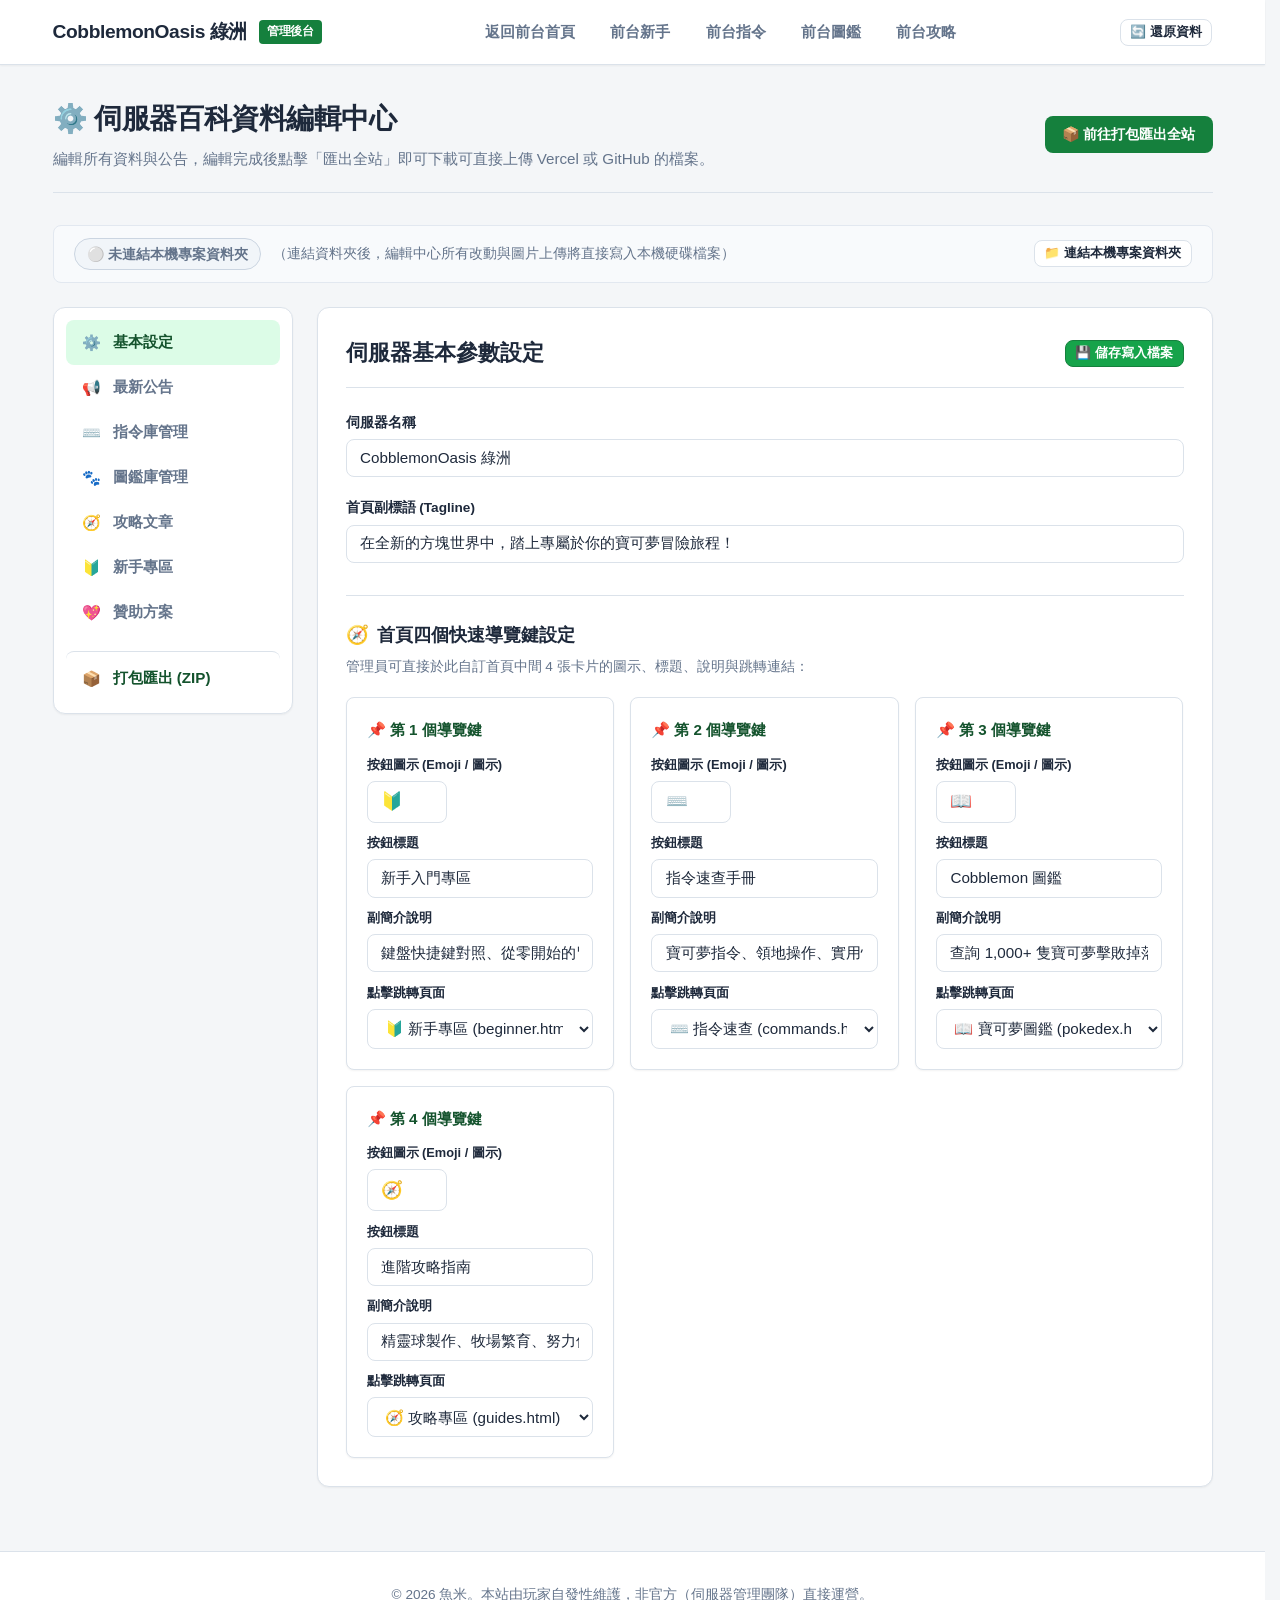
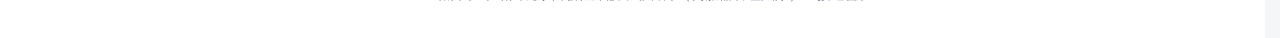
==== commit 22b97ff4: "0" ====
--- a/admin.html
+++ b/admin.html
@@ -656,7 +656,7 @@
 
   <!-- Site Footer -->
   <footer class="site-footer">
-    <p>© Cobblemon Community. Minecraft is copyright Mojang AB.</p>
+    <p>© 2026 魚米。本站由玩家自發性維護，非官方（伺服器管理團隊）直接運營。</p>
   </footer>
 
   <script src="js/lib/jszip.min.js"></script>
--- a/css/main.css
+++ b/css/main.css
@@ -601,3 +601,28 @@
   gap: 6px;
   flex-wrap: wrap;
 }
+
+/* ===== 頁面切換淡入淡出（總長 < 1 秒：淡入 0.4s、淡出 0.3s）===== */
+@keyframes pageFadeIn {
+  from { opacity: 0; }
+  to { opacity: 1; }
+}
+/* 導覽列（.site-header）不參與動畫，只有內容區與頁尾淡入淡出 */
+.main-content,
+.site-footer {
+  animation: pageFadeIn 0.4s ease-out;
+}
+body.page-leaving .main-content,
+body.page-leaving .site-footer {
+  opacity: 0;
+  transition: opacity 0.3s ease-in;
+}
+body.page-leaving {
+  pointer-events: none;
+}
+@media (prefers-reduced-motion: reduce) {
+  .main-content,
+  .site-footer { animation: none; }
+  body.page-leaving .main-content,
+  body.page-leaving .site-footer { transition: none; }
+}
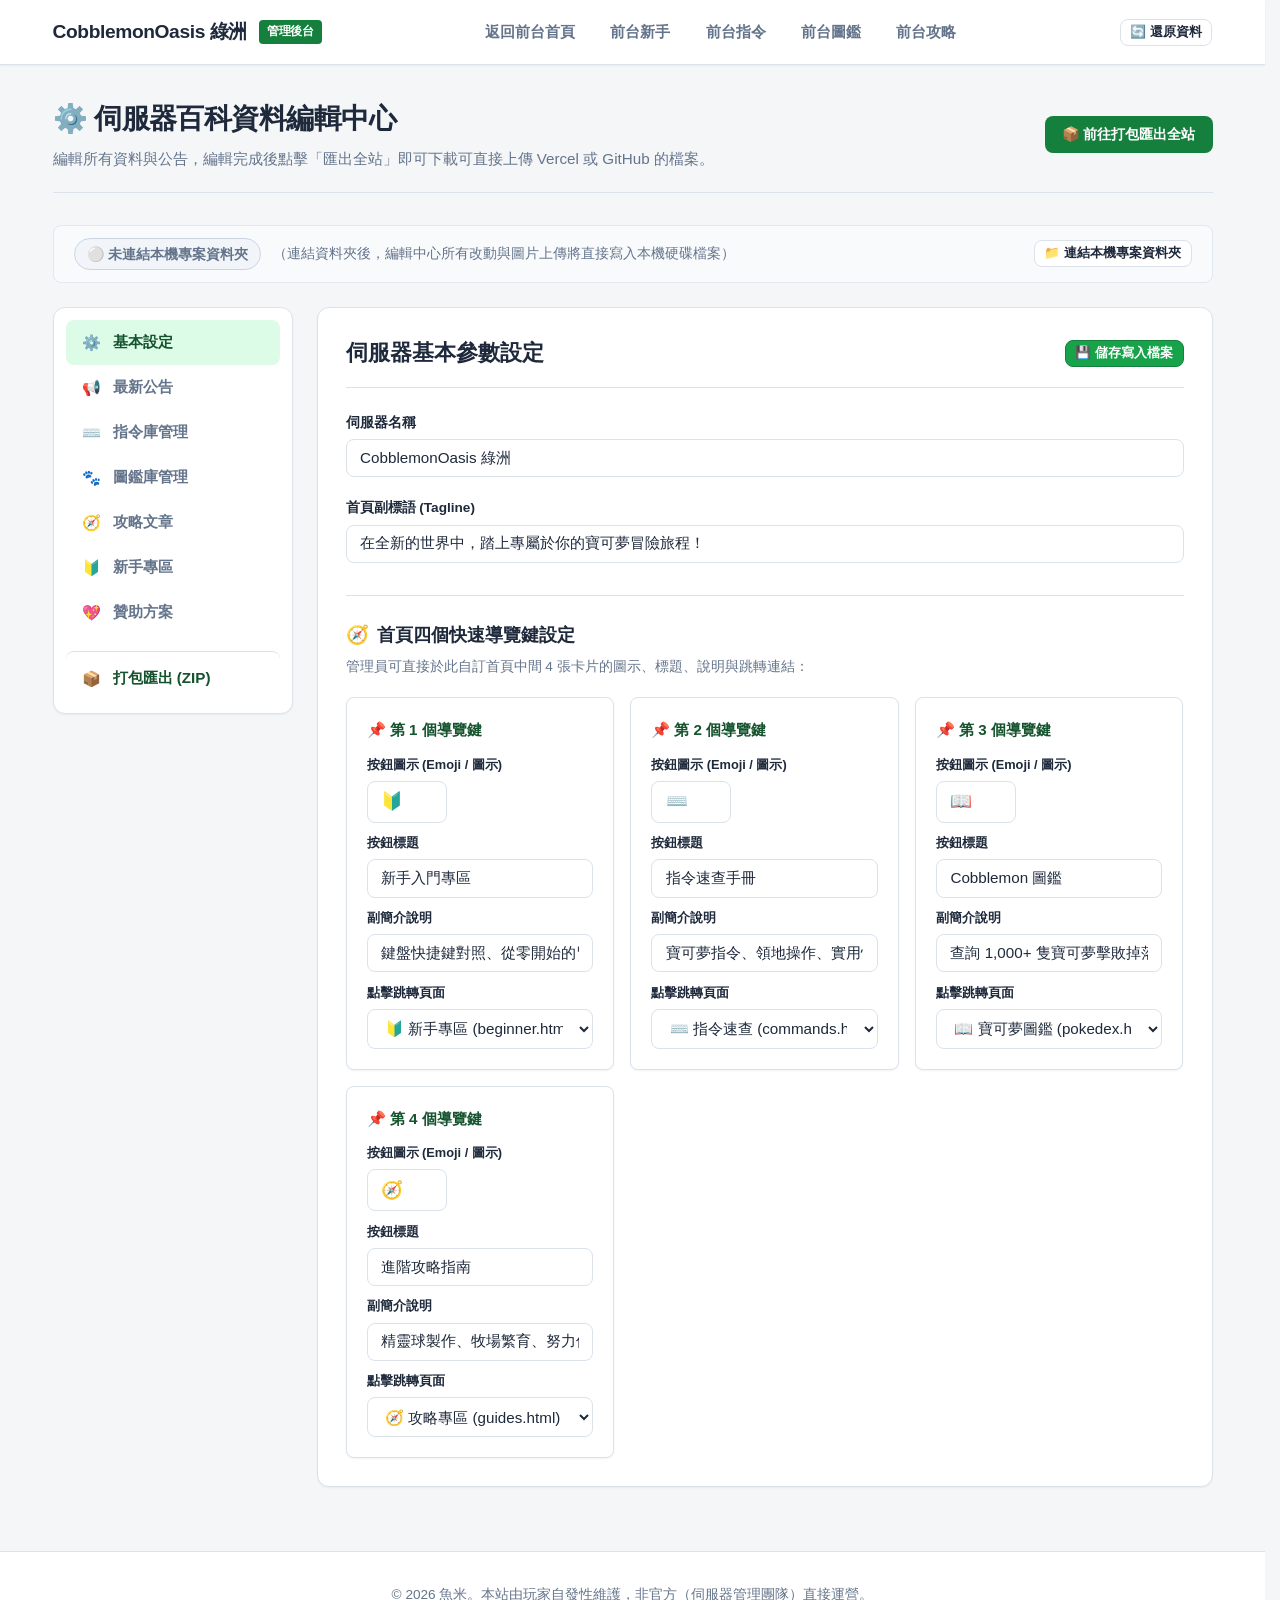
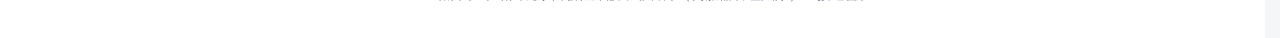
==== commit 07845d59: "0" ====
--- a/admin.html
+++ b/admin.html
@@ -212,6 +212,8 @@
             <button type="button" class="wt-btn" onmousedown="event.preventDefault();" onclick="Admin.applyWordFormat('italic')" title="斜體 (選取文字後點擊)"><em>I</em> 斜體</button>
             <button type="button" class="wt-btn" onmousedown="event.preventDefault();" onclick="Admin.applyWordFormat('strikethrough')" title="刪除線 (選取文字後點擊)"><del>S</del> 刪除線</button>
             <button type="button" class="wt-btn" onmousedown="event.preventDefault();" onclick="Admin.applyWordFormat('hr')" title="插入水平分隔線">― 分隔線</button>
+            <button type="button" class="wt-btn" onmousedown="event.preventDefault();" onclick="Admin.insertTipBox()" title="在游標處插入黃色「小提醒」提示框（選取文字再按，會把選取的文字變成提醒框）">💡 小提醒</button>
+            <button type="button" class="wt-btn" onmousedown="event.preventDefault();" onclick="Admin.insertLink()" title="把選取的文字變成超連結（游標在連結內再按，可修改或移除）">🔗 連結</button>
             <button type="button" class="wt-btn" onmousedown="event.preventDefault();" onclick="Admin.applyWordFormat('h2')" title="插入大標題">H2 大標</button>
             <button type="button" class="wt-btn" onmousedown="event.preventDefault();" onclick="Admin.applyWordFormat('h3')" title="插入次標題">H3 次標</button>
             <button type="button" class="wt-btn" onmousedown="event.preventDefault();" onclick="Admin.applyWordFormat('list')" title="項目符號清單">• 列點</button>
@@ -263,6 +265,7 @@
             <div class="wt-dropdown">
               <button type="button" class="wt-btn" onmousedown="event.preventDefault();" style="color: var(--primary-text); font-weight: 800;" title="在游標處插入立體 3D 鍵帽或滑鼠動作">⌨️ 嵌入鍵位 ▾</button>
               <div class="wt-dropdown-menu" style="min-width: 290px; padding: 10px;">
+                <button type="button" class="btn btn-primary btn-sm" style="width: 100%; margin-bottom: 8px; padding: 5px 8px; font-size: 0.8rem;" onmousedown="event.preventDefault();" onclick="Admin.convertSelectionToKeycap()" title="把目前框選的文字直接變成立體鍵位">✨ 把選取的字變成鍵位</button>
                 <div style="font-size: 0.78rem; font-weight: 800; color: var(--text-muted); margin-bottom: 6px;">常用按鍵 (點擊直接插入)：</div>
                 <div style="display: flex; flex-wrap: wrap; gap: 4px; margin-bottom: 10px;">
                   <span class="keycap" style="cursor: pointer; min-width: 26px; height: 26px; font-size: 0.8rem;" onmousedown="event.preventDefault();" onclick="Admin.insertKeycap('W')">W</span>
@@ -488,6 +491,8 @@
             <button type="button" class="wt-btn" onmousedown="event.preventDefault();" onclick="Admin.applyWordFormat('italic')" title="斜體 (選取文字後點擊)"><em>I</em> 斜體</button>
             <button type="button" class="wt-btn" onmousedown="event.preventDefault();" onclick="Admin.applyWordFormat('strikethrough')" title="刪除線 (選取文字後點擊)"><del>S</del> 刪除線</button>
             <button type="button" class="wt-btn" onmousedown="event.preventDefault();" onclick="Admin.applyWordFormat('hr')" title="插入水平分隔線">― 分隔線</button>
+            <button type="button" class="wt-btn" onmousedown="event.preventDefault();" onclick="Admin.insertTipBox()" title="在游標處插入黃色「小提醒」提示框（選取文字再按，會把選取的文字變成提醒框）">💡 小提醒</button>
+            <button type="button" class="wt-btn" onmousedown="event.preventDefault();" onclick="Admin.insertLink()" title="把選取的文字變成超連結（游標在連結內再按，可修改或移除）">🔗 連結</button>
             <button type="button" class="wt-btn" onmousedown="event.preventDefault();" onclick="Admin.applyWordFormat('h2')" title="插入大標題">H2 大標</button>
             <button type="button" class="wt-btn" onmousedown="event.preventDefault();" onclick="Admin.applyWordFormat('h3')" title="插入次標題">H3 次標</button>
             <button type="button" class="wt-btn" onmousedown="event.preventDefault();" onclick="Admin.applyWordFormat('list')" title="項目符號清單">• 列點</button>
@@ -539,6 +544,7 @@
             <div class="wt-dropdown">
               <button type="button" class="wt-btn" onmousedown="event.preventDefault();" style="color: var(--primary-text); font-weight: 800;" title="在游標處插入立體 3D 鍵帽或滑鼠動作">⌨️ 嵌入鍵位 ▾</button>
               <div class="wt-dropdown-menu" style="min-width: 290px; padding: 10px;">
+                <button type="button" class="btn btn-primary btn-sm" style="width: 100%; margin-bottom: 8px; padding: 5px 8px; font-size: 0.8rem;" onmousedown="event.preventDefault();" onclick="Admin.convertSelectionToKeycap()" title="把目前框選的文字直接變成立體鍵位">✨ 把選取的字變成鍵位</button>
                 <div style="font-size: 0.78rem; font-weight: 800; color: var(--text-muted); margin-bottom: 6px;">常用按鍵 (點擊直接插入)：</div>
                 <div style="display: flex; flex-wrap: wrap; gap: 4px; margin-bottom: 10px;">
                   <span class="keycap" style="cursor: pointer; min-width: 26px; height: 26px; font-size: 0.8rem;" onmousedown="event.preventDefault();" onclick="Admin.insertKeycap('W')">W</span>
@@ -566,8 +572,8 @@
                 </div>
                 <div style="font-size: 0.78rem; font-weight: 800; color: var(--text-muted); margin-bottom: 4px;">自訂按鍵文字：</div>
                 <div style="display: flex; gap: 4px;">
-                  <input type="text" id="wt-custom-key-input" class="form-control" style="font-size: 0.82rem; padding: 3px 6px;" placeholder="如 Shift + 右鍵">
-                  <button type="button" class="btn btn-primary btn-sm" style="padding: 2px 10px; font-size: 0.8rem;" onmousedown="event.preventDefault();" onclick="Admin.insertCustomKeycap()">插入</button>
+                  <input type="text" id="wt-custom-key-input" class="form-control wt-custom-key-input" style="font-size: 0.82rem; padding: 3px 6px;" placeholder="如 Shift + 右鍵">
+                  <button type="button" class="btn btn-primary btn-sm" style="padding: 2px 10px; font-size: 0.8rem;" onmousedown="event.preventDefault();" onclick="Admin.insertCustomKeycap(this)">插入</button>
                 </div>
               </div>
             </div>
@@ -608,6 +614,8 @@
     <div class="wt-divider"></div>
     <button type="button" class="wt-btn" onmousedown="event.preventDefault();" onclick="Admin.applyWordFormat('h2')" title="H2 大標題"><strong>H2 大標</strong></button>
     <button type="button" class="wt-btn" onmousedown="event.preventDefault();" onclick="Admin.applyWordFormat('h3')" title="H3 次標題"><strong>H3 次標</strong></button>
+    <button type="button" class="wt-btn" onmousedown="event.preventDefault();" onclick="Admin.insertTipBox()" title="把選取的文字變成黃色「小提醒」提示框">💡 小提醒</button>
+    <button type="button" class="wt-btn" onmousedown="event.preventDefault();" onclick="Admin.insertLink()" title="把選取的文字變成超連結">🔗 連結</button>
     <div class="wt-divider"></div>
     <div class="wt-dropdown">
       <button type="button" class="wt-btn" onmousedown="event.preventDefault();" title="字型大小">A▾ 字級</button>
@@ -633,6 +641,7 @@
     <div class="wt-dropdown">
       <button type="button" class="wt-btn" onmousedown="event.preventDefault();" style="font-weight: 800; color: var(--primary-text);" title="嵌入立體鍵位">⌨️ 鍵位 ▾</button>
       <div class="wt-dropdown-menu" style="min-width: 250px; padding: 8px;">
+        <button type="button" class="btn btn-primary btn-sm" style="width: 100%; margin-bottom: 8px; padding: 5px 8px; font-size: 0.8rem;" onmousedown="event.preventDefault();" onclick="Admin.convertSelectionToKeycap()" title="把目前框選的文字直接變成立體鍵位">✨ 把選取的字變成鍵位</button>
         <div style="font-size: 0.75rem; font-weight: 800; color: var(--text-muted); margin-bottom: 5px;">快速按鍵：</div>
         <div style="display: flex; flex-wrap: wrap; gap: 4px; margin-bottom: 8px;">
           <span class="keycap" style="cursor: pointer; min-width: 24px; height: 24px; font-size: 0.78rem;" onmousedown="event.preventDefault();" onclick="Admin.insertKeycap('W')">W</span>
--- a/css/admin.css
+++ b/css/admin.css
@@ -999,3 +999,74 @@
 
 
 
+
+/* ===== 圖片顯示大小調整工具列（js/admin.js 的 ImageResize）===== */
+.img-size-bar {
+  position: fixed;
+  z-index: 10000;
+  display: flex;
+  align-items: center;
+  gap: 6px;
+  padding: 6px 10px;
+  background: var(--bg-surface, #ffffff);
+  border: 1px solid var(--border-color, #dbe2ea);
+  border-radius: var(--radius-md, 8px);
+  box-shadow: var(--shadow-md, 0 4px 12px rgba(0, 0, 0, 0.12));
+  font-size: 0.82rem;
+  color: var(--text-main, #1e293b);
+  max-width: calc(100vw - 16px);
+  flex-wrap: wrap;
+}
+.img-size-title { font-weight: 700; margin-right: 2px; white-space: nowrap; }
+.img-size-btn {
+  border: 1px solid var(--border-color, #dbe2ea);
+  background: var(--bg-surface, #ffffff);
+  border-radius: 6px;
+  padding: 2px 8px;
+  font-size: 0.8rem;
+  font-weight: 600;
+  cursor: pointer;
+  color: inherit;
+}
+.img-size-btn:hover { background: var(--primary-light, #dcfce7); }
+.img-size-btn.active {
+  background: var(--primary, #15803d);
+  border-color: var(--primary, #15803d);
+  color: #ffffff;
+}
+.img-size-slider { width: 110px; accent-color: var(--primary, #15803d); }
+.img-size-readout { min-width: 2.6em; text-align: right; font-weight: 700; font-family: var(--font-mono, monospace); }
+img.img-size-selected { outline: 2px solid var(--primary, #15803d); outline-offset: 2px; }
+/* ===== 後台所見即所得欄位（新手專區的步驟 / 安全提示 / 問答）===== */
+.wysiwyg-field {
+  display: block;
+  width: 100%;
+  min-height: 38px;
+  height: auto;
+  line-height: 1.7;
+  overflow-wrap: anywhere;
+  cursor: text;
+}
+.wysiwyg-multi { min-height: 64px; }
+.wysiwyg-field:focus {
+  outline: none;
+  border-color: var(--primary, #15803d);
+  box-shadow: 0 0 0 3px var(--primary-light, #dcfce7);
+}
+.wysiwyg-field:empty::before {
+  content: attr(data-placeholder);
+  color: #94a3b8;
+  pointer-events: none;
+}
+.wysiwyg-field img { max-width: 100%; border-radius: 8px; }
+.wysiwyg-field > div { min-height: 1.7em; }
+/* 新手專區問答的拖曳排序（沿用指令列表的拖曳樣式）*/
+.faq-drag-item.dragging {
+  opacity: 0.45;
+  background: #f8fafc !important;
+  border: 1.5px dashed var(--primary) !important;
+}
+.faq-drag-item.drag-over {
+  border-top: 3px solid var(--primary) !important;
+  transform: translateY(-2px);
+}
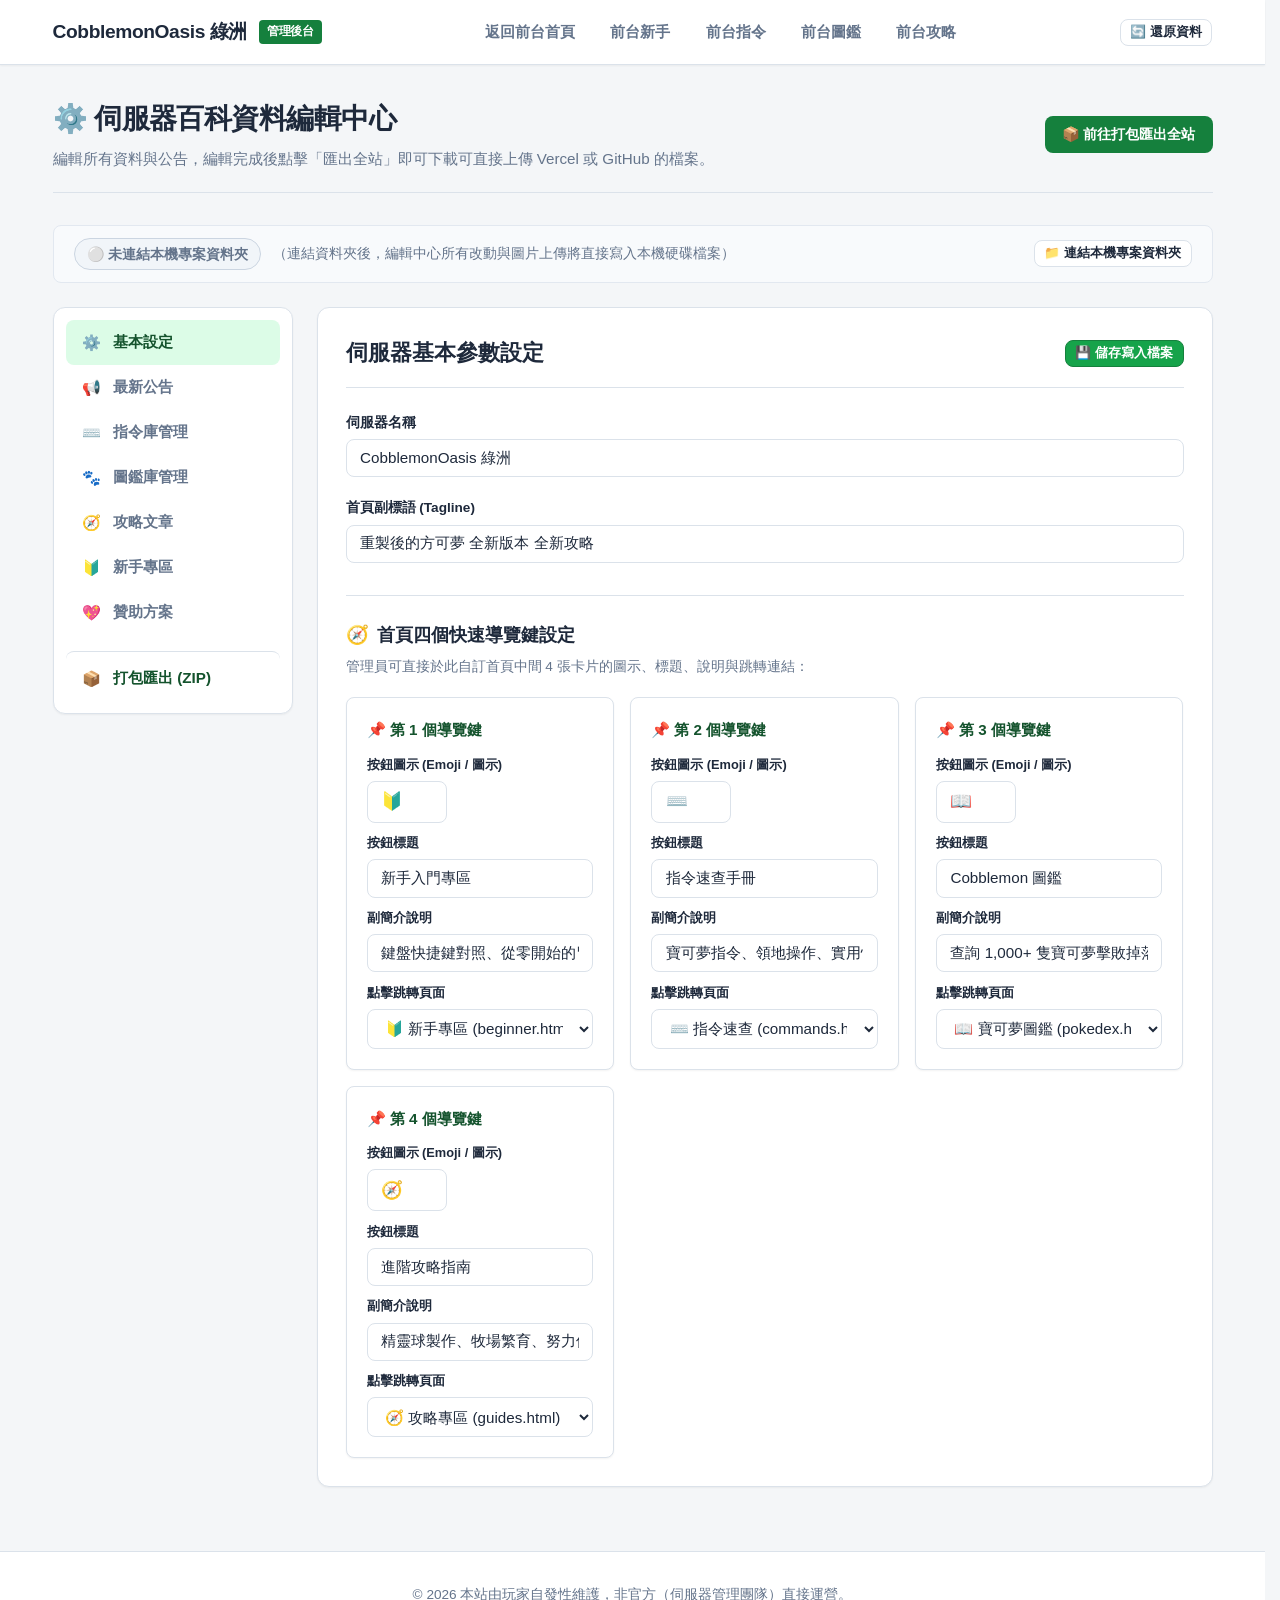
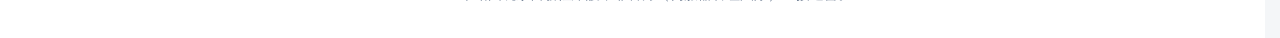
==== commit 01d81917: "." ====
--- a/admin.html
+++ b/admin.html
@@ -318,7 +318,7 @@
           <section style="margin-bottom: 3.5rem;">
             <div style="display: flex; justify-content: space-between; align-items: center; margin-bottom: 0.5rem;">
               <h2 style="font-size: 1.35rem; font-weight: 800; color: var(--text-main); display: flex; align-items: center; gap: 0.5rem;">
-                <span>🎮</span> 核心鍵盤與滑鼠操作對照表
+                <span>🎮</span> 主要快捷鍵一覽
               </h2>
               <button type="button" class="btn btn-primary btn-sm" onclick="Admin.addBeginnerShortcut()">＋ 新增快捷操作項</button>
             </div>
@@ -332,7 +332,7 @@
           <section style="margin-bottom: 3.5rem;">
             <div style="display: flex; justify-content: space-between; align-items: center; margin-bottom: 1rem;">
               <h2 style="font-size: 1.35rem; font-weight: 800; color: var(--text-main); display: flex; align-items: center; gap: 0.5rem;">
-                <span>🌱</span> 新手開局第一天：從零開始拓荒指南
+                <span>🌱</span> 新手開局指南
               </h2>
               <button type="button" class="btn btn-primary btn-sm" onclick="Admin.addBeginnerStep()">＋ 新增拓荒步驟</button>
             </div>
@@ -343,7 +343,7 @@
           <section style="margin-bottom: 3.5rem;">
             <div style="display: flex; justify-content: space-between; align-items: center; margin-bottom: 1rem;">
               <h2 style="font-size: 1.35rem; font-weight: 800; color: var(--text-main); display: flex; align-items: center; gap: 0.5rem;">
-                <span>🛡️</span> 家園與領地防護教學（防偷防拆）
+                <span>🛡️</span> 家園與領地防護
               </h2>
               <button type="button" class="btn btn-primary btn-sm" onclick="Admin.addBeginnerSafety()">＋ 新增領地教學</button>
             </div>
@@ -451,7 +451,7 @@
           </div>
           <div class="form-group" style="flex: 1;">
             <label class="form-label">作者名稱</label>
-            <input type="text" id="modal-input-author" class="form-control" placeholder="例如: 管理員 / 訓練家" value="管理員">
+            <input type="text" id="modal-input-author" class="form-control" placeholder="可留空（留空就不顯示作者）">
           </div>
         </div>
 
@@ -470,7 +470,7 @@
               <span id="review-guide-category" style="font-size: 0.75rem; background: var(--primary-light); color: var(--primary-text); padding: 2px 8px; border-radius: var(--radius-sm); font-weight: 700;">新手教學</span>
               <strong id="review-guide-title" style="font-size: 1.05rem; color: var(--text-main);">攻略標題</strong>
             </div>
-            <span id="review-guide-author" style="font-size: 0.8rem; color: var(--text-muted);">作者: 管理員</span>
+            <span id="review-guide-author" style="font-size: 0.8rem; color: var(--text-muted);"></span>
           </div>
           <div id="review-guide-summary" style="font-size: 0.85rem; color: var(--text-muted); line-height: 1.5;"></div>
         </div>
@@ -665,7 +665,7 @@
 
   <!-- Site Footer -->
   <footer class="site-footer">
-    <p>© 2026 魚米。本站由玩家自發性維護，非官方（伺服器管理團隊）直接運營。</p>
+    <p>© 2026 本站由玩家自發性維護，非官方（伺服器管理團隊）直接運營。</p>
   </footer>
 
   <script src="js/lib/jszip.min.js"></script>
--- a/css/main.css
+++ b/css/main.css
@@ -626,3 +626,7 @@
   body.page-leaving .main-content,
   body.page-leaving .site-footer { transition: none; }
 }
+
+/* 從首頁搜尋跳轉過來時，目標區塊短暫標示 */
+@keyframes ss-flash { 0%, 60% { box-shadow: 0 0 0 4px rgba(250, 204, 21, 0.85); } 100% { box-shadow: 0 0 0 4px rgba(250, 204, 21, 0); } }
+.ss-flash-target { animation: ss-flash 2.4s ease-out 1; }
